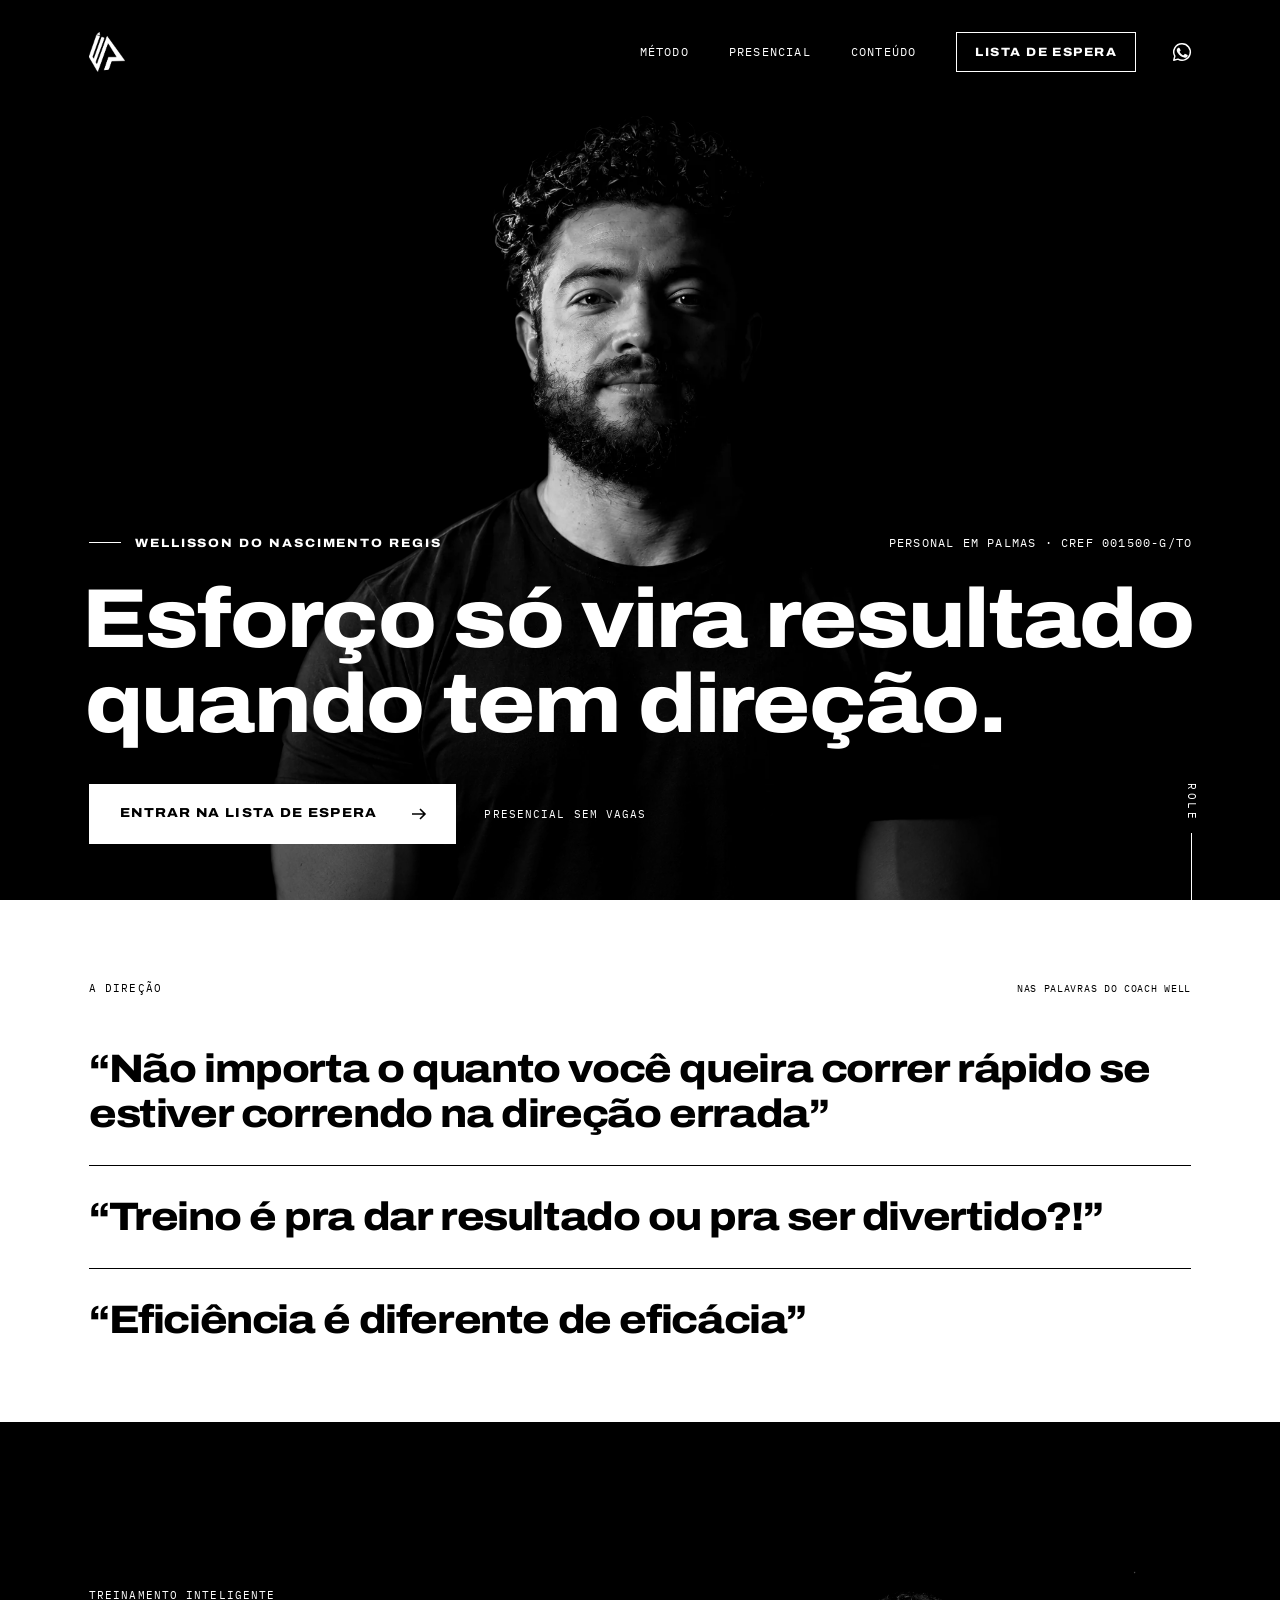
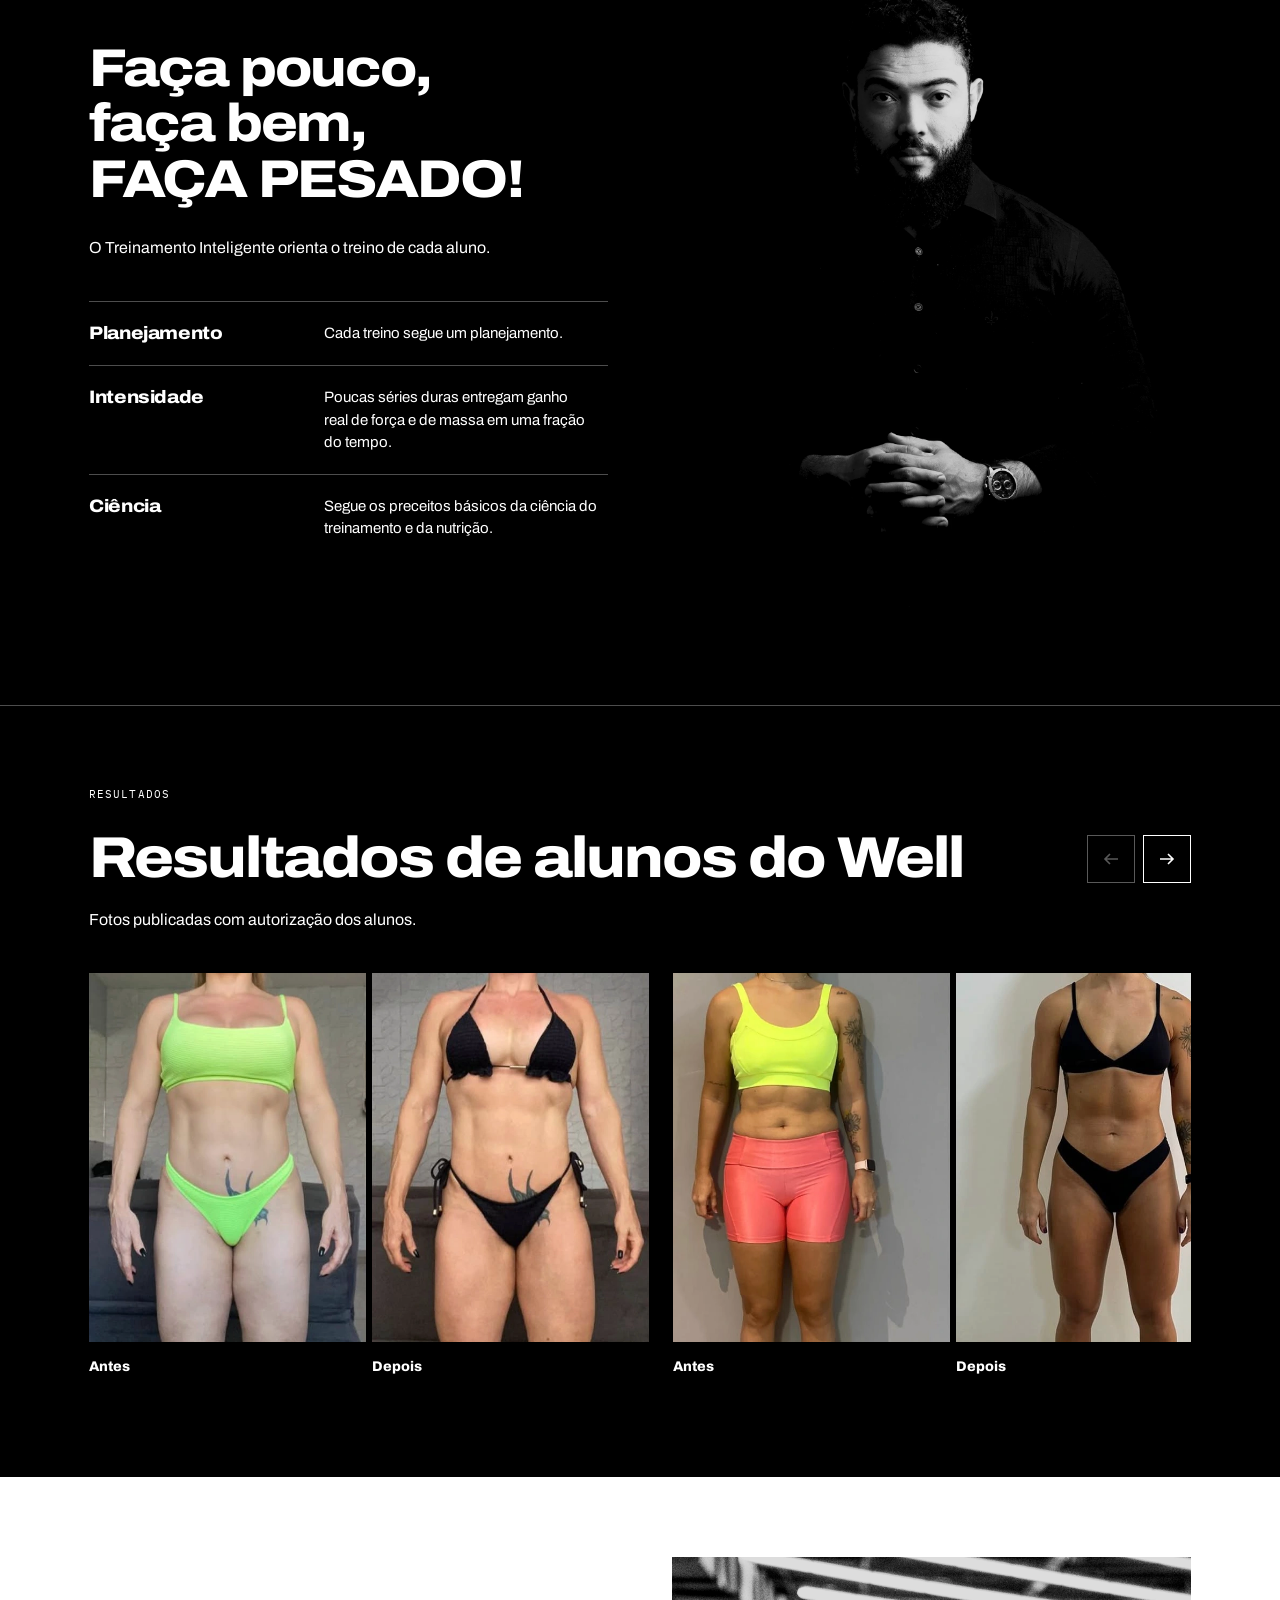
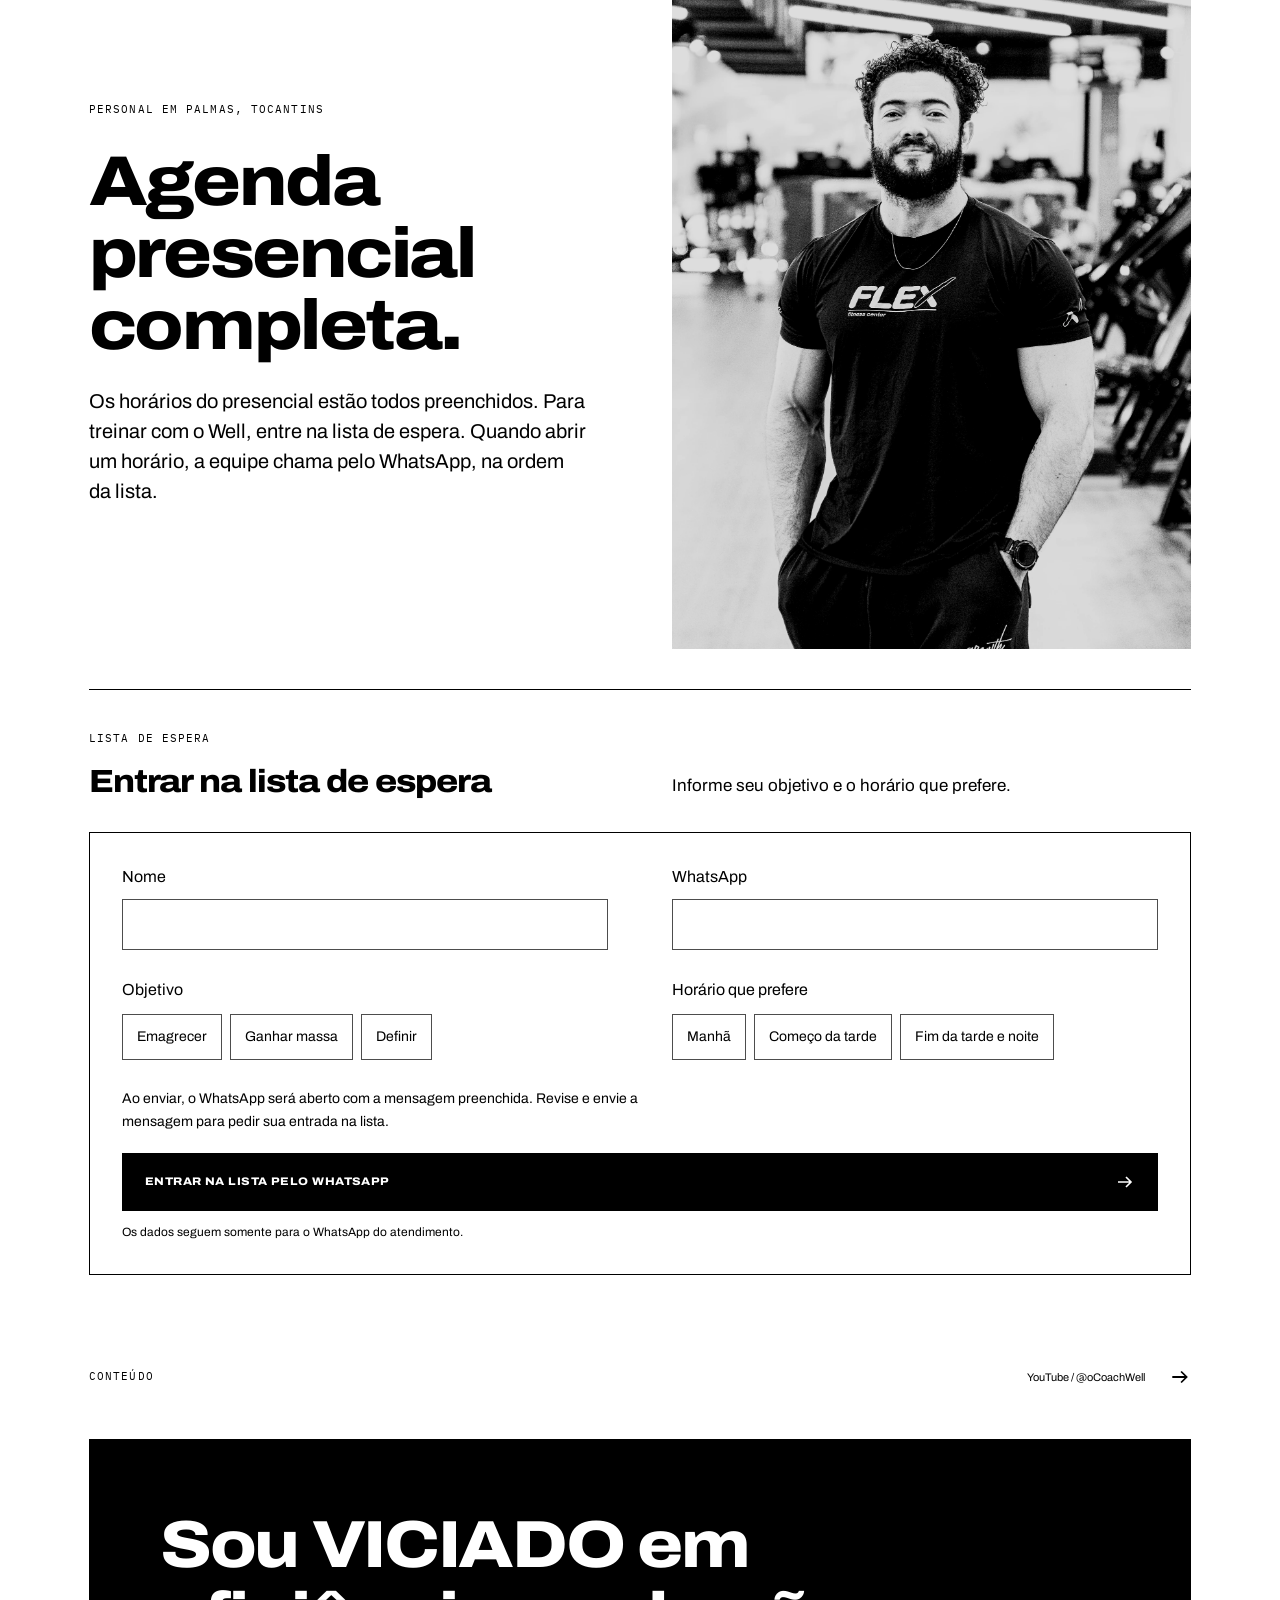
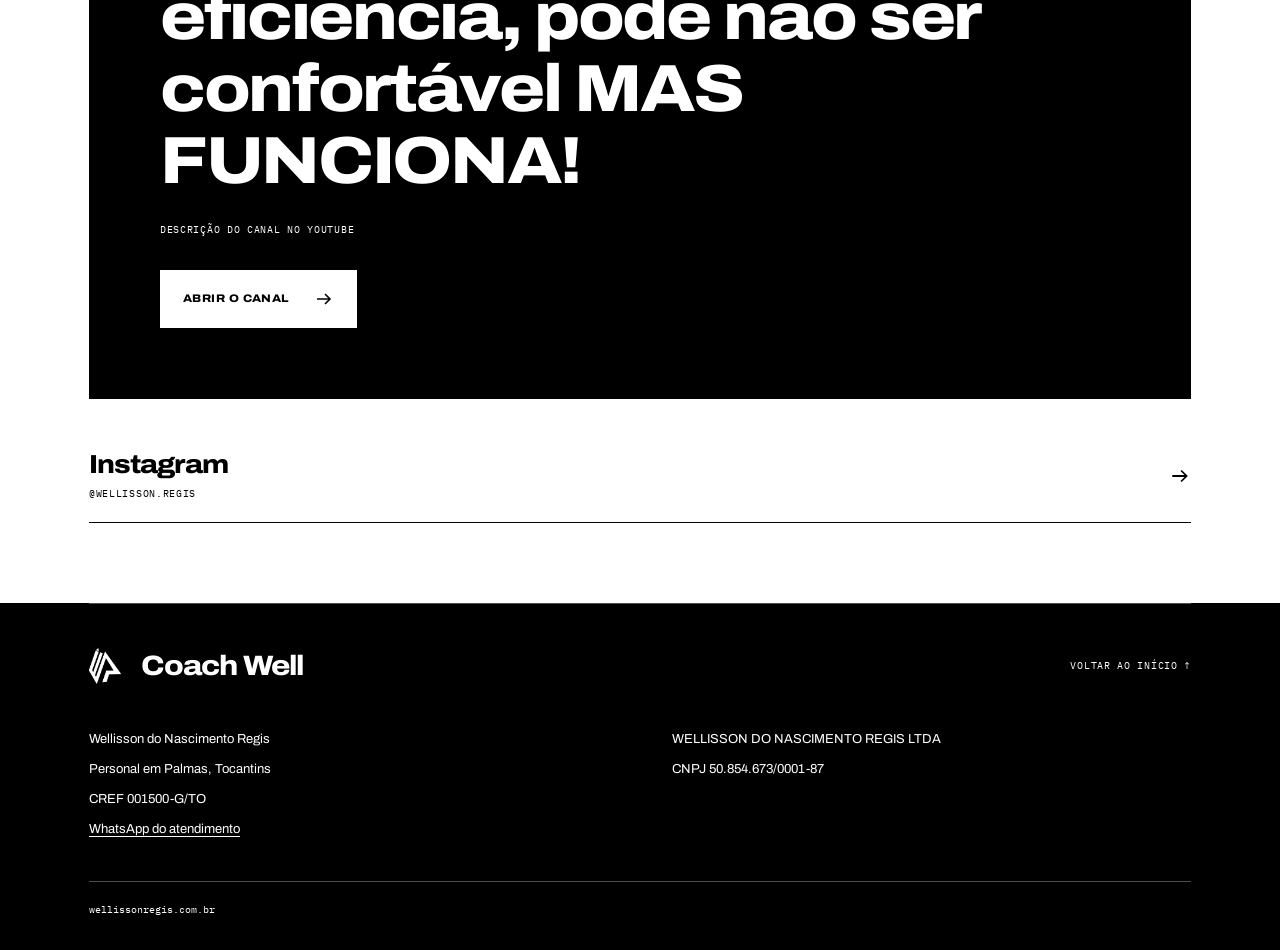
==== index.html @ de75cbb9 "Site do Wellisson Regis, versão presencial Co-Authored-By: Claude Opus 5.5 <noreply@anthropic.com>" ====
<!doctype html>
<html lang="pt-BR">
<head>
<meta charset="utf-8">
<meta name="viewport" content="width=device-width, initial-scale=1, viewport-fit=cover">
<title>Wellisson do Nascimento Regis · Personal em Palmas</title>
<meta name="description" content="Personal presencial em Palmas, Tocantins. Conheça o Treinamento Inteligente e entre na lista de espera para treinar com o Coach Well.">
<meta name="theme-color" content="#000000">
<link rel="canonical" href="https://wellissonregis.com.br/">
<meta property="og:type" content="website">
<meta property="og:locale" content="pt_BR">
<meta property="og:url" content="https://wellissonregis.com.br/">
<meta property="og:title" content="Wellisson do Nascimento Regis · Personal em Palmas">
<meta property="og:description" content="Personal presencial em Palmas, Tocantins. Conheça o Treinamento Inteligente e entre na lista de espera para treinar com o Coach Well.">
<meta property="og:image" content="https://wellissonregis.com.br/img/compartilhamento.jpg">
<meta property="og:image:width" content="1200">
<meta property="og:image:height" content="630">
<meta property="og:image:alt" content="Wellisson do Nascimento Regis. Esforço só vira resultado quando tem direção.">
<meta name="twitter:card" content="summary_large_image">
<link rel="icon" type="image/png" sizes="32x32" href="img/favicon-32.png">
<link rel="apple-touch-icon" sizes="180x180" href="img/icone-180.png">
<link rel="preconnect" href="https://fonts.googleapis.com">
<link rel="preconnect" href="https://fonts.gstatic.com" crossorigin>
<link rel="stylesheet" href="https://fonts.googleapis.com/css2?family=Archivo:wdth,wght@62..125,400..900&family=IBM+Plex+Mono:wght@400;500&display=swap">
<link rel="stylesheet" href="estilo.css">
<link rel="stylesheet" href="secoes.css">
<script>
  setTimeout(function () { if (!window.paginaPronta) document.documentElement.classList.remove('js'); }, 2500);
  if (location.search.indexOf('estatico') > -1) document.documentElement.classList.add('estatico');
  (function () {
    var h = document.documentElement, ok = function () { h.classList.add('fontes'); };
    if (document.fonts && document.fonts.load) document.fonts.load('800 100px Archivo').then(ok, ok);
    setTimeout(ok, 3000);
  })();</script>
<script type="application/ld+json">
{"@context":"https://schema.org","@type":"Person","name":"Wellisson do Nascimento Regis","alternateName":"Coach Well","jobTitle":"Personal trainer","url":"https://wellissonregis.com.br/",
 "address":{"@type":"PostalAddress","addressLocality":"Palmas","addressRegion":"TO","addressCountry":"BR"},
 "sameAs":["https://www.instagram.com/wellisson.regis/","https://www.youtube.com/@oCoachWell"],
 "worksFor":{"@type":"Organization","legalName":"WELLISSON DO NASCIMENTO REGIS LTDA","taxID":"50.854.673/0001-87"}}
</script>
<noscript><style>html:not(.fontes) h1 { opacity: 1; }</style></noscript>
</head>
<body>

<header class="topo">
  <a class="marca" href="#" aria-label="Wellisson Regis, início"><img src="img/monograma-branco.png" alt="" width="215" height="240"></a>
  <nav class="menu" aria-label="Seções">
    <a href="#metodo">Método</a>
    <a href="#presencial">Presencial</a>
    <a href="#conteudo">Conteúdo</a>
  </nav>
  <a class="aplicar-topo" href="#lista-de-espera">Lista de espera</a>
  <a class="zap" href="#whatsapp" aria-label="WhatsApp do atendimento">
    <svg viewBox="0 0 24 24" aria-hidden="true"><path d="M12 3a9 9 0 0 0-7.8 13.5L3 21l4.6-1.2A9 9 0 1 0 12 3Z" fill="none" stroke="currentColor" stroke-width="1.6" stroke-linejoin="round"/><path d="M9.2 7.8c-.2-.4-.4-.4-.6-.4h-.5c-.2 0-.5.1-.8.4-.3.3-1 1-1 2.4s1 2.8 1.2 3c.1.2 2 3.2 5 4.3 2.5 1 3 .8 3.5.7.5-.1 1.7-.7 2-1.4.2-.7.2-1.3.2-1.4-.1-.1-.3-.2-.6-.3l-2-1c-.3-.1-.5-.2-.7.2l-.9 1.1c-.2.2-.3.2-.6.1-.3-.1-1.2-.5-2.3-1.4-.9-.8-1.5-1.7-1.6-2-.2-.3 0-.5.1-.6l.5-.5c.1-.2.2-.3.3-.5.1-.2 0-.4 0-.5l-.9-2.2Z" fill="currentColor"/></svg>
  </a>
  <button class="abrir-menu" type="button" aria-label="Abrir o menu" aria-expanded="false"><span></span><span></span></button>
</header>

<main>
  <section class="abertura">
    <picture class="retrato-abertura"><source media="(max-width:599px) and (orientation:portrait)" srcset="[data-uri]"><img class="pessoa" src="img/well-recorte-pb.webp" srcset="img/well-recorte-pb.webp 1536w" sizes="100vw" width="1536" height="2048" alt="Wellisson do Nascimento Regis em retrato preto e branco, de frente, com luz dura de lado" fetchpriority="high"></picture>
    <div class="texto">
      <div class="legenda">
        <p class="nome"><span class="filete"></span>Wellisson do Nascimento Regis</p>
        <p class="registro"><span class="reg-cidade">Personal em Palmas</span><span class="reg-sep"> · </span><span class="reg-cref">CREF 001500-G/TO</span></p>
      </div>
      <h1><span class="l l1"><span>Esforço só</span> <span>vira resultado</span></span> <span class="l l2"><span>quando tem</span> <span>direção.</span></span></h1>
      <div class="acao">
        <a class="botao" href="#lista-de-espera">
          <span>Entrar na lista de espera</span>
          <svg viewBox="0 0 20 20" aria-hidden="true"><path d="M3 10h13M11 5l5 5-5 5" fill="none" stroke="currentColor" stroke-width="1.6"/></svg>
        </a>
        <p class="micro">Presencial sem vagas<span class="micro-celular"> · lista de espera aberta</span></p>
      </div>
    </div>
    <a class="rolar" href="#prova" aria-label="Rolar para a próxima seção"><span>Role</span><i></i></a>
  </section>


  <section class="secao manifesto clara" id="prova" aria-labelledby="t-direcao">
    <div class="manifesto-teto"><p class="rotulo" id="t-direcao">A direção</p><p class="sub">Nas palavras do Coach Well</p></div>
    <div class="manifesto-frases">
      <blockquote><p class="manifesto-frase">“Não importa o quanto você queira correr rápido se estiver correndo na direção errada”</p></blockquote>
      <blockquote><p class="manifesto-frase">“Treino é pra dar resultado ou pra ser divertido?!”</p></blockquote>
      <blockquote><p class="manifesto-frase">“Eficiência é diferente de eficácia”</p></blockquote>
    </div>
  </section>

  <section class="secao metodo" id="metodo" aria-labelledby="t-metodo">
    <div class="metodo-grade">
      <div class="metodo-texto">
        <p class="rotulo">Treinamento Inteligente</p>
        <h2 id="t-metodo">Faça pouco,<br>faça bem,<br>FAÇA PESADO!</h2>
        <p class="metodo-intro">O Treinamento Inteligente orienta o treino de cada aluno.</p>
        <dl class="principios">
          <div><dt>Planejamento</dt><dd>Cada treino segue um planejamento.</dd></div>
          <div><dt>Intensidade</dt><dd>Poucas séries duras entregam ganho real de força e de massa em uma fração do tempo.</dd></div>
          <div><dt>Ciência</dt><dd>Segue os preceitos básicos da ciência do treinamento e da nutrição.</dd></div>
        </dl>
      </div>
      <figure class="metodo-foto"><picture><source media="(max-width:400px)" srcset="img/well%20est%C3%BAdio%20luz%20dura%20800.webp 800w, img/well%20est%C3%BAdio%20luz%20dura%201600.webp 1600w, img/well%20est%C3%BAdio%20luz%20dura%202400.webp 2400w" sizes="(max-width:700px) calc(100vw - 48px), (min-width:1920px) 776px, 43vw"><img class="" src="img/well%20est%C3%BAdio%20luz%20dura%202400.webp" srcset="img/well%20est%C3%BAdio%20luz%20dura%201600.webp 1600w, img/well%20est%C3%BAdio%20luz%20dura%202400.webp 2400w" sizes="(max-width:700px) calc(100vw - 48px), (min-width:1920px) 776px, 43vw" width="2400" height="3204" alt="Wellisson de frente, em retrato preto e branco, com as mãos juntas" loading="lazy"></picture></figure>
    </div>
  </section>

  <section class="secao resultados" id="resultados" aria-labelledby="t-resultados">
    <div class="resultados-cabecalho">
      <div class="resultados-titulos"><p class="rotulo">Resultados</p><h2 id="t-resultados">Resultados de alunos do Well</h2><p>Fotos publicadas com autorização dos alunos.</p></div>
      <div class="resultados-controles" aria-label="Navegação dos resultados" hidden>
        <button type="button" id="resultado-anterior" aria-label="Ver resultado anterior" aria-controls="galeria-resultados" disabled><svg viewBox="0 0 20 20" aria-hidden="true"><path d="M3 10h13M11 5l5 5-5 5" fill="none" stroke="currentColor" stroke-width="1.6"/></svg></button>
        <button type="button" id="resultado-proximo" aria-label="Ver próximo resultado" aria-controls="galeria-resultados"><svg viewBox="0 0 20 20" aria-hidden="true"><path d="M3 10h13M11 5l5 5-5 5" fill="none" stroke="currentColor" stroke-width="1.6"/></svg></button>
      </div>
    </div>
    <div class="resultados-galeria" id="galeria-resultados" role="region" aria-label="Galeria de antes e depois dos alunos" tabindex="0">
      <div class="resultado" role="group" aria-label="Par de antes e depois">
        <figure class="resultado-foto"><picture><source media="(max-width:473px)" srcset="img/Resultado%2005%20antes%20colorido%20360.webp 360w, img/Resultado%2005%20antes%20colorido%20516.webp 516w" sizes="(max-width:359px) calc(43vw - 20.2px), (max-width:699px) calc(43vw - 23.64px), 277px"><img src="img/Resultado%2005%20antes%20colorido%20516.webp" srcset="img/Resultado%2005%20antes%20colorido%20516.webp 516w" sizes="(max-width:359px) calc(43vw - 20.2px), (max-width:699px) calc(43vw - 23.64px), 277px" width="516" height="688" alt="Antes, vista de frente do pescoço para baixo" loading="lazy"></picture><figcaption>Antes</figcaption></figure>
        <figure class="resultado-foto"><picture><source media="(max-width:473px)" srcset="img/Resultado%2005%20depois%20colorido%20360.webp 360w, img/Resultado%2005%20depois%20colorido%20516.webp 516w" sizes="(max-width:359px) calc(43vw - 20.2px), (max-width:699px) calc(43vw - 23.64px), 277px"><img src="img/Resultado%2005%20depois%20colorido%20516.webp" srcset="img/Resultado%2005%20depois%20colorido%20516.webp 516w" sizes="(max-width:359px) calc(43vw - 20.2px), (max-width:699px) calc(43vw - 23.64px), 277px" width="516" height="688" alt="Depois, vista de frente do pescoço para baixo" loading="lazy"></picture><figcaption>Depois</figcaption></figure>
      </div>
      <div class="resultado" role="group" aria-label="Par de antes e depois">
        <figure class="resultado-foto"><picture><source media="(max-width:473px)" srcset="img/Resultado%2008%20antes%20colorido%20360.webp 360w, img/Resultado%2008%20antes%20colorido%20516.webp 516w" sizes="(max-width:359px) calc(43vw - 20.2px), (max-width:699px) calc(43vw - 23.64px), 277px"><img src="img/Resultado%2008%20antes%20colorido%20516.webp" srcset="img/Resultado%2008%20antes%20colorido%20516.webp 516w" sizes="(max-width:359px) calc(43vw - 20.2px), (max-width:699px) calc(43vw - 23.64px), 277px" width="516" height="688" alt="Antes, vista de frente do pescoço para baixo" loading="lazy"></picture><figcaption>Antes</figcaption></figure>
        <figure class="resultado-foto"><picture><source media="(max-width:473px)" srcset="img/Resultado%2008%20depois%20colorido%20360.webp 360w, img/Resultado%2008%20depois%20colorido%20516.webp 516w" sizes="(max-width:359px) calc(43vw - 20.2px), (max-width:699px) calc(43vw - 23.64px), 277px"><img src="img/Resultado%2008%20depois%20colorido%20516.webp" srcset="img/Resultado%2008%20depois%20colorido%20516.webp 516w" sizes="(max-width:359px) calc(43vw - 20.2px), (max-width:699px) calc(43vw - 23.64px), 277px" width="516" height="688" alt="Depois, vista de frente do pescoço para baixo" loading="lazy"></picture><figcaption>Depois</figcaption></figure>
      </div>
      <div class="resultado" role="group" aria-label="Par de antes e depois">
        <figure class="resultado-foto"><picture><source media="(max-width:473px)" srcset="img/Resultado%2007%20antes%20colorido%20360.webp 360w, img/Resultado%2007%20antes%20colorido%20534.webp 534w" sizes="(max-width:359px) calc(43vw - 20.2px), (max-width:699px) calc(43vw - 23.64px), 277px"><img src="img/Resultado%2007%20antes%20colorido%20534.webp" srcset="img/Resultado%2007%20antes%20colorido%20534.webp 534w" sizes="(max-width:359px) calc(43vw - 20.2px), (max-width:699px) calc(43vw - 23.64px), 277px" width="534" height="712" alt="Antes, vista de frente do pescoço para baixo" loading="lazy"></picture><figcaption>Antes</figcaption></figure>
        <figure class="resultado-foto"><picture><source media="(max-width:473px)" srcset="img/Resultado%2007%20depois%20colorido%20360.webp 360w, img/Resultado%2007%20depois%20colorido%20534.webp 534w" sizes="(max-width:359px) calc(43vw - 20.2px), (max-width:699px) calc(43vw - 23.64px), 277px"><img src="img/Resultado%2007%20depois%20colorido%20534.webp" srcset="img/Resultado%2007%20depois%20colorido%20534.webp 534w" sizes="(max-width:359px) calc(43vw - 20.2px), (max-width:699px) calc(43vw - 23.64px), 277px" width="534" height="712" alt="Depois, vista de frente do pescoço para baixo" loading="lazy"></picture><figcaption>Depois</figcaption></figure>
      </div>
      <div class="resultado" role="group" aria-label="Par de antes e depois">
        <figure class="resultado-foto"><picture><source media="(max-width:359px)" srcset="img/Resultado%2001%20antes%20colorido%20240.webp 240w, img/Resultado%2001%20antes%20colorido%20309.webp 309w" sizes="(max-width:359px) calc(43vw - 20.2px), (max-width:699px) calc(43vw - 23.64px), 277px"><img src="img/Resultado%2001%20antes%20colorido%20309.webp" srcset="img/Resultado%2001%20antes%20colorido%20309.webp 309w" sizes="(max-width:359px) calc(43vw - 20.2px), (max-width:699px) calc(43vw - 23.64px), 277px" width="309" height="412" alt="Antes, vista de frente do pescoço para baixo" loading="lazy"></picture><figcaption>Antes</figcaption></figure>
        <figure class="resultado-foto"><picture><source media="(max-width:359px)" srcset="img/Resultado%2001%20depois%20colorido%20240.webp 240w, img/Resultado%2001%20depois%20colorido%20309.webp 309w" sizes="(max-width:359px) calc(43vw - 20.2px), (max-width:699px) calc(43vw - 23.64px), 277px"><img src="img/Resultado%2001%20depois%20colorido%20309.webp" srcset="img/Resultado%2001%20depois%20colorido%20309.webp 309w" sizes="(max-width:359px) calc(43vw - 20.2px), (max-width:699px) calc(43vw - 23.64px), 277px" width="309" height="412" alt="Depois, vista de frente do pescoço para baixo" loading="lazy"></picture><figcaption>Depois</figcaption></figure>
      </div>
      <div class="resultado" role="group" aria-label="Par de antes e depois">
        <figure class="resultado-foto"><picture><source media="(max-width:359px)" srcset="img/Resultado%2000%20antes%20colorido%20240.webp 240w, img/Resultado%2000%20antes%20colorido%20333.webp 333w" sizes="(max-width:359px) calc(43vw - 20.2px), (max-width:699px) calc(43vw - 23.64px), 277px"><img src="img/Resultado%2000%20antes%20colorido%20333.webp" srcset="img/Resultado%2000%20antes%20colorido%20333.webp 333w" sizes="(max-width:359px) calc(43vw - 20.2px), (max-width:699px) calc(43vw - 23.64px), 277px" width="333" height="444" alt="Antes, vista de frente do pescoço para baixo" loading="lazy"></picture><figcaption>Antes</figcaption></figure>
        <figure class="resultado-foto"><picture><source media="(max-width:359px)" srcset="img/Resultado%2000%20depois%20colorido%20240.webp 240w, img/Resultado%2000%20depois%20colorido%20333.webp 333w" sizes="(max-width:359px) calc(43vw - 20.2px), (max-width:699px) calc(43vw - 23.64px), 277px"><img src="img/Resultado%2000%20depois%20colorido%20333.webp" srcset="img/Resultado%2000%20depois%20colorido%20333.webp 333w" sizes="(max-width:359px) calc(43vw - 20.2px), (max-width:699px) calc(43vw - 23.64px), 277px" width="333" height="444" alt="Depois, vista de frente do pescoço para baixo" loading="lazy"></picture><figcaption>Depois</figcaption></figure>
      </div>
    </div>
  </section>

  <section class="secao presencial clara" id="presencial" aria-labelledby="t-presencial">
    <div class="presencial-abertura">
      <div class="presencial-texto">
        <div><p class="rotulo">Personal em Palmas, Tocantins</p><h2 id="t-presencial">Agenda presencial completa.</h2></div>
        <div class="presencial-contexto">
          <p>Os horários do presencial estão todos preenchidos. Para treinar com o Well, entre na lista de espera. Quando abrir um horário, a equipe chama pelo WhatsApp, na ordem da lista.</p>
          <p id="academia" hidden></p>
        </div>
      </div>
      <figure id="foto-presencial"><picture><source media="(max-width:400px)" srcset="img/Well%20na%20Flex%20Setembro%20de%202026%20800.webp 800w, img/Well%20na%20Flex%20Setembro%20de%202026%201600.webp 1600w, img/Well%20na%20Flex%20Setembro%20de%202026%202400.webp 2400w" sizes="(max-width:359px) calc(100vw - 40px), (max-width:648px) calc(100vw - 48px), (max-width:1100px) 600px, (max-width:1760px) 40.55vw, (max-width:1919px) calc(43.05vw - 44px), 776px"><img src="img/Well%20na%20Flex%20Setembro%20de%202026%202400.webp" srcset="img/Well%20na%20Flex%20Setembro%20de%202026%201600.webp 1600w, img/Well%20na%20Flex%20Setembro%20de%202026%202400.webp 2400w" sizes="(max-width:359px) calc(100vw - 40px), (max-width:648px) calc(100vw - 48px), (max-width:1100px) 600px, (max-width:1760px) 40.55vw, (max-width:1919px) calc(43.05vw - 44px), 776px" width="2400" height="3200" alt="Wellisson de pé na Flex, em retrato preto e branco, com o visual atual" loading="lazy"></picture></figure>
    </div>
    <div class="espera" id="lista-de-espera" aria-labelledby="t-espera" tabindex="-1">
      <div class="espera-intro"><p class="rotulo">Lista de espera</p><h3 id="t-espera">Entrar na lista de espera</h3><p>Informe seu objetivo e o horário que prefere.</p></div>
      <form id="form-lista" class="espera-form" method="dialog" onsubmit="return false" aria-labelledby="t-espera">
        <div class="espera-dupla">
          <label class="espera-campo" for="lista-nome">Nome<input id="lista-nome" name="nome" type="text" autocomplete="name" maxlength="100" required></label>
          <label class="espera-campo" for="lista-whatsapp">WhatsApp<input id="lista-whatsapp" name="whatsapp" type="tel" inputmode="tel" autocomplete="tel" maxlength="30" required></label>
        </div>
        <fieldset class="espera-grupo"><legend>Objetivo</legend><div class="espera-opcoes">
          <label><input type="radio" name="objetivo" value="Emagrecer" required><span>Emagrecer</span></label>
          <label><input type="radio" name="objetivo" value="Ganhar massa" required><span>Ganhar massa</span></label>
          <label><input type="radio" name="objetivo" value="Definir" required><span>Definir</span></label>
        </div></fieldset>
        <fieldset class="espera-grupo"><legend>Horário que prefere</legend><div class="espera-opcoes">
          <label><input type="radio" name="horario" value="Manhã" required><span>Manhã</span></label>
          <label><input type="radio" name="horario" value="Começo da tarde" required><span>Começo da tarde</span></label>
          <label><input type="radio" name="horario" value="Fim da tarde e noite" required><span>Fim da tarde e noite</span></label>
        </div></fieldset>
        <p class="espera-status" id="lista-status" role="status">O envio está desativado até o WhatsApp do atendimento ser disponibilizado.</p>
        <button class="botao espera-enviar" type="submit" disabled aria-describedby="lista-status lista-dados"><span>Entrar na lista pelo WhatsApp</span><svg viewBox="0 0 20 20" aria-hidden="true"><path d="M3 10h13M11 5l5 5-5 5" fill="none" stroke="currentColor" stroke-width="1.6"/></svg></button>
        <p class="espera-dados" id="lista-dados">Os dados seguem somente para o WhatsApp do atendimento.</p>
        <noscript><p class="espera-dados">Ative o JavaScript para preparar a mensagem quando o atendimento estiver disponível.</p></noscript>
      </form>
    </div>
  </section>

  <section class="secao conteudo clara" id="conteudo" aria-labelledby="t-conteudo">
    <div class="conteudo-cabecalho"><p class="rotulo">Conteúdo</p><a class="link-texto" href="https://www.youtube.com/@oCoachWell">YouTube / @oCoachWell <svg viewBox="0 0 20 20" aria-hidden="true"><path d="M3 10h13M11 5l5 5-5 5" fill="none" stroke="currentColor" stroke-width="1.6"/></svg></a></div>
    <div class="conteudo-cartao">
      <div class="conteudo-voz"><h2 id="t-conteudo">Sou VICIADO em eficiência, pode não ser confortável MAS FUNCIONA!</h2><p class="sub">Descrição do canal no YouTube</p><a class="botao" href="https://www.youtube.com/@oCoachWell"><span>Abrir o canal</span><svg viewBox="0 0 20 20" aria-hidden="true"><path d="M3 10h13M11 5l5 5-5 5" fill="none" stroke="currentColor" stroke-width="1.6"/></svg></a></div>
    </div>
    <div id="video-recente" hidden></div>
    <nav class="redes" aria-label="Redes do Coach Well"><a href="https://www.instagram.com/wellisson.regis/"><span>Instagram</span><span class="sub">@wellisson.regis</span><svg viewBox="0 0 20 20" aria-hidden="true"><path d="M3 10h13M11 5l5 5-5 5" fill="none" stroke="currentColor" stroke-width="1.6"/></svg></a></nav>
  </section>

</main>
<footer class="rodape">
  <div class="rodape-identidade"><img src="img/monograma-branco.png" alt="" width="215" height="240" loading="lazy"><p>Coach Well</p><a class="voltar-topo sub" href="#">Voltar ao início ↑</a></div>
  <div class="rodape-dados"><div><p>Wellisson do Nascimento Regis</p><p>Personal em Palmas, Tocantins</p><p id="cref-profissional">CREF 001500-G/TO</p></div><div><p>WELLISSON DO NASCIMENTO REGIS LTDA</p><p>CNPJ 50.854.673/0001-87</p><p id="endereco-empresa" hidden></p><a id="email-profissional" hidden></a></div></div>
  <div id="whatsapp" hidden><a id="whatsapp-atendimento" hidden></a></div>
  <nav id="links-politicas" aria-label="Políticas" hidden><a id="link-privacidade" href="#politica-privacidade" hidden>Política de privacidade</a></nav>
  <section id="politica-privacidade" hidden></section>
  <p class="rodape-pe">wellissonregis.com.br</p>
</footer>
<script src="pagina.js" defer></script>
</body>
</html>
---- estilo.css ----
:root {
  --preto: #000000;
  --cinza: #4D4D4D;
  --branco: #FFFFFF;
  --curva: cubic-bezier(.2, .7, 0, 1);
  --lh: 1.02;   

  
  --b: clamp(32px, 6.2vh, 64px);          
  --bt: 60px;                              
  --t0: clamp(104px, 12.4vh, 160px);       

  
  --mmin: clamp(20px, 6.95vw, 140px);
  --i: 13.18;
  --fA: calc((100vw - 2 * var(--mmin)) / var(--i));
  --fB: calc((.4334 * (100vh - var(--t0)) - var(--b) - var(--bt) - 20px) / 2.372);   
  
  --fC: calc((100vw - 3.5 * var(--mmin)) / var(--i));
  --f: min(var(--fA), max(var(--fB), var(--fC)), calc(1980px / var(--i)));
  --m: calc((100vw - var(--i) * var(--f)) / 2);
  --ga: calc(.42 * var(--f));              
  --gl: calc(.5 * var(--f));               
  --cap1: calc(100vh - var(--b) - var(--bt) - var(--ga) - 1.905 * var(--f));   
  --tinta: calc(var(--cap1) - .047 * var(--f));                                  

  
  --R: calc(100vh - var(--t0));                                   
  --C: calc((var(--tinta) - 18px - var(--t0)) / .366);           
  
  --hp: min(2300px, var(--C), max(calc(var(--R) / .926),
          min(calc(var(--R) / .756), calc((var(--C) - var(--R) / .796) * 10000)),
          min(calc(var(--R) / .606), calc((var(--C) - var(--R) / .646) * 10000))));
  --t: var(--t0);
  
  --g0: .41;
  --a1: 1;
  --a2: .42;
}

* { box-sizing: border-box; margin: 0; padding: 0; }
html { background: var(--preto); color: var(--branco); -webkit-font-smoothing: antialiased; text-rendering: optimizeLegibility; }
body { font-family: 'Archivo', system-ui, sans-serif; font-weight: 400; line-height: 1.5; }
a { color: inherit; text-decoration: none; }
img, svg { display: block; }
button { font: inherit; color: inherit; background: none; border: 0; cursor: pointer; }
:focus-visible { outline: 1px solid var(--branco); outline-offset: 4px; }

.topo {
  position: absolute; inset: 0 0 auto 0; z-index: 5;
  display: flex; align-items: center; gap: 40px;
  height: 104px; padding: 0 var(--m);
}
.marca img { height: 40px; width: auto; }
.menu { margin-left: auto; display: flex; gap: 40px; }
.menu a, .registro, .micro, .rolar span {
  font-family: 'IBM Plex Mono', ui-monospace, monospace; font-weight: 400;
  font-size: 12px; letter-spacing: .1em; text-transform: uppercase;
}
.menu a { position: relative; padding: 10px 0; }
.menu a::after {
  content: ''; position: absolute; left: 0; right: 0; bottom: 4px; height: 1px;
  background: var(--branco); transform: scaleX(0); transform-origin: left; transition: transform .4s var(--curva);
}
.menu a:hover::after { transform: scaleX(1); }
.aplicar-topo {
  display: inline-flex; align-items: center; height: 40px; padding: 0 18px;
  border: 1px solid var(--branco);
  font-weight: 800; font-stretch: 112%; font-size: 12px; letter-spacing: .12em; text-transform: uppercase;
  transition: background .3s var(--curva), color .3s var(--curva);
}
.aplicar-topo:hover { background: var(--branco); color: var(--preto); }
.zap { display: grid; place-items: center; width: 44px; height: 44px; margin: 0 -13px 0 -16px; }   
.zap svg { width: 22px; height: 22px; }
.abrir-menu { display: none; }

.abertura { position: relative; overflow: hidden; background: var(--preto); height: 100vh; min-height: 520px; }
.pessoa {
  position: absolute; z-index: 1; left: 50%; translate: -49.2% 0;
  top: calc(var(--t) - .074 * var(--hp));
  height: var(--hp); width: auto; max-width: none;
  
  -webkit-mask-image: linear-gradient(to bottom, #000 calc(var(--hp) * var(--g0)), rgba(0,0,0,var(--a1)) calc(var(--hp) * .52), rgba(0,0,0,var(--a2)) calc(var(--hp) * .63), rgba(0,0,0,var(--a2)) calc(var(--hp) * .93), transparent var(--hp));
  mask-image: linear-gradient(to bottom, #000 calc(var(--hp) * var(--g0)), rgba(0,0,0,var(--a1)) calc(var(--hp) * .52), rgba(0,0,0,var(--a2)) calc(var(--hp) * .63), rgba(0,0,0,var(--a2)) calc(var(--hp) * .93), transparent var(--hp));
}
.texto { position: absolute; z-index: 3; left: var(--m); right: var(--m); bottom: var(--b); }

.legenda {
  display: flex; justify-content: space-between; align-items: baseline;
  margin-bottom: calc(var(--gl) - 2px - .158 * var(--f));
}
.nome {
  line-height: 13px; white-space: nowrap;
  font-weight: 800; font-stretch: 112%; font-size: 12px; letter-spacing: .16em; text-transform: uppercase;
}

.filete { display: inline-block; width: 32px; height: 1px; margin-right: 14px; vertical-align: .3em; background: var(--branco); }
.registro { line-height: 13px; white-space: nowrap; margin-right: -.1em; }  

h1 {
  font-weight: 800; font-stretch: 112%;
  font-size: var(--f); line-height: var(--lh); letter-spacing: -.02em;
  margin-bottom: calc(var(--ga) + .023 * var(--f));
}
.l { display: block; white-space: nowrap; }
.l1 { margin-left: -.086em; }   
.l2 { margin-left: -.052em; }   

.acao { display: flex; align-items: center; gap: 28px; }
.botao {
  display: inline-flex; align-items: center; gap: 32px;
  height: var(--bt); padding: 0 26px 0 30px;
  background: var(--branco); color: var(--preto); border: 1px solid var(--branco);
  font-weight: 800; font-stretch: 112%; font-size: 13px; letter-spacing: .1em; text-transform: uppercase; white-space: nowrap;
  transition: background .3s var(--curva), color .3s var(--curva);
}
.botao svg { width: 20px; height: 20px; transition: transform .4s var(--curva); }
.botao:hover { background: var(--preto); color: var(--branco); }
.botao:hover svg { transform: translateX(4px); }
.micro { font-size: 11px; white-space: nowrap; }

.rolar {
  position: absolute; z-index: 3; right: calc(var(--m) - 4.5px); bottom: 0; width: 9px;
  display: flex; flex-direction: column; align-items: center; gap: 12px;
}
.rolar span { font-size: 11px; letter-spacing: .24em; writing-mode: vertical-rl; line-height: 9px; }
.rolar i { display: block; width: 1px; height: calc(var(--b) + 11px); background: var(--branco); transform-origin: top; }

@media (min-aspect-ratio: 1/1) and (max-height: 800px) {
  :root { --bt: 54px; }
  .topo { height: 88px; }
  .marca img { height: 36px; }
}

@media (min-aspect-ratio: 1/1) and (max-width: 1099px) {
  .nome { font-size: 11px; letter-spacing: .12em; }
  .filete { width: 24px; margin-right: 12px; }
}

@media (max-aspect-ratio: 1/1) {
  :root {
    --i: 7.30;
    --mmin: 18px;
    --f: min(48px, calc((100vw - 2 * var(--mmin)) / var(--i)));
    --m: calc((100vw - var(--i) * var(--f)) / 2);
    --b: calc(16px + env(safe-area-inset-bottom));
    --bt: 56px;
    --ga: calc(.5 * var(--f));
    --gl: calc(.5 * var(--f));
    --mic: 26px;                                   
    --leg: 27px;                                   
    --cap1: calc(100svh - var(--b) - var(--mic) - var(--bt) - var(--ga) - 3.945 * var(--f));
    --rot: calc(var(--cap1) - var(--gl) - var(--leg));   
    --t0: 84px;
    
    --hpG: calc((var(--rot) - 18px - var(--t0)) / .366);
    --hp: min(calc(100vw * 2.667), calc((100svh - var(--t0)) / .766), var(--hpG),
              max(calc((100svh - var(--t0)) / .926), calc((var(--hpG) - (100svh - var(--t0)) / .796) * 10000)));
    --t: var(--t0);
    --g0: .395;   
    --a1: .55;
    --a2: .32;
  }
  .abertura { height: 100svh; min-height: 0; }
  .topo { height: 68px; gap: 0; padding: 0 calc(var(--m) - 11px) 0 var(--m); }   
  .marca img { height: 30px; }
  .menu, .aplicar-topo { display: none; }
  .zap { margin: 0 0 0 auto; }
  .abrir-menu { display: grid; place-items: center; align-content: center; gap: 7px; width: 44px; height: 44px; }
  .abrir-menu span { width: 22px; height: 1.5px; background: var(--branco); }

  .legenda { display: block; margin-bottom: calc(var(--gl) - 2px - .158 * var(--f)); }
  .nome { font-size: 11px; letter-spacing: .14em; line-height: 11px; }
  .filete { width: 20px; margin-right: 12px; }
  .registro { font-size: 11px; line-height: 11px; margin: 5px 0 0 32px; }
  .l { display: contents; }
  .l > span { display: block; white-space: nowrap; }
  .l1 > span:first-child { margin-left: -.086em; }
  .l1 > span:last-child { margin-left: -.017em; }
  .l2 > span { margin-left: -.052em; }
  h1 { margin-bottom: calc(var(--ga) + .023 * var(--f)); }
  .acao { display: block; }
  .botao { display: flex; justify-content: space-between; width: 100%; padding: 0 18px 0 20px; font-size: 12px; letter-spacing: .07em; }
  .micro { margin-top: 10px; line-height: 16px; }
  .rolar { display: none; }
}

@media (max-aspect-ratio: 1/1) and (max-width: 359px) {
  .nome { font-size: 10px; letter-spacing: .1em; }
  .filete { width: 14px; margin-right: 10px; }
  .registro { margin-left: 24px; font-size: 10px; }
  .botao { font-size: 11px; letter-spacing: .04em; gap: 12px; padding: 0 14px 0 16px; }
}

@media (max-aspect-ratio: 1/1) and (min-width: 600px) {
  :root {
    --mmin: clamp(20px, 6.95vw, 140px);
    --f: min(calc((100vw - 2 * var(--mmin)) / var(--i)), 8.5vh);
    --b: calc(48px + env(safe-area-inset-bottom));
    --bt: 60px;
    --leg: 10px;
    --t0: 108px;
  }
  .topo { height: 88px; padding: 0 calc(var(--m) - 12px) 0 var(--m); }
  .marca img { height: 36px; }
  .legenda { display: flex; }
  .nome { font-size: 13px; letter-spacing: .2em; line-height: 13px; }
  .filete { width: 32px; margin-right: 14px; }
  .registro { font-size: 12px; line-height: 13px; margin: 0 -.1em 0 0; }
  .botao { display: inline-flex; width: auto; padding: 0 26px 0 30px; font-size: 13px; letter-spacing: .1em; }
  .micro { margin-top: 12px; }
  :root { --mic: 28px; }   
}

html:not(.fontes) h1 { opacity: 0; }
@media (prefers-reduced-motion: no-preference) {
  .pessoa { animation: luz 2s var(--curva) both; }
  .fontes .l1 { animation: linha-sobe 1.1s var(--curva) .35s both; }
  .fontes .l2 { animation: linha-sobe 1.1s var(--curva) .45s both; }
  .legenda { animation: sobe 1s var(--curva) .25s both; }
  .acao { animation: sobe 1s var(--curva) .6s both; }
  .rolar i { animation: rolagem 2.4s var(--curva) 1.6s infinite backwards; }   
}
@media (prefers-reduced-motion: no-preference) and (max-aspect-ratio: 1/1) {
  .fontes .l1, .fontes .l2 { animation: none; }
  .fontes .l > span { animation: linha-sobe 1.1s var(--curva) .35s both; }
  .fontes .l1 > span:last-child { animation-delay: .42s; }
  .fontes .l2 > span:first-child { animation-delay: .49s; }
  .fontes .l2 > span:last-child { animation-delay: .56s; }
}
@keyframes luz { from { opacity: 0; filter: brightness(.2); } 40% { opacity: 1; } to { opacity: 1; filter: none; } }
@keyframes sobe { from { opacity: 0; transform: translateY(14px); } to { opacity: 1; transform: none; } }
@keyframes linha-sobe { from { opacity: 0; clip-path: inset(0 0 100% 0); transform: translateY(.3em); } to { opacity: 1; clip-path: inset(-20% -5% -30% -5%); transform: none; } }
@keyframes rolagem { 0% { transform: scaleY(0); } 45% { transform: scaleY(1); transform-origin: top; } 55% { transform: scaleY(1); transform-origin: bottom; } 100% { transform: scaleY(0); transform-origin: bottom; } }
html.estatico * { animation: none !important; transition: none !important; }
---- secoes.css ----
.secao,.rodape { --margem:clamp(24px,6.95vw,140px); --espaco:clamp(64px,7.4vw,128px); --gap:clamp(32px,5vw,88px); --texto:clamp(16px,1.25vw,20px); }
.secao { position:relative; padding:var(--espaco) var(--margem); }
.clara { background:#FFFFFF; color:#000000; }
.secao h2,.secao h3,.manifesto-frase,.principios dt,.redes a>span:first-child,.rodape-identidade>p { font-family:'Archivo',sans-serif; font-weight:800; font-stretch:112%; letter-spacing:-.035em; line-height:1.06; }
.secao h2 { font-size:clamp(36px,4.5vw,76px); text-wrap:balance; }
.secao :where(p,dd,li) { font-size:var(--texto); line-height:1.55; text-wrap:pretty; }
.rotulo,.sub,.rodape-pe { font-family:'IBM Plex Mono',monospace; font-weight:400; }
.secao .rotulo,.rotulo { font-size:11px; line-height:1.6; letter-spacing:.1em; text-transform:uppercase; }
.secao .sub,.sub { font-size:10px; line-height:1.6; letter-spacing:.07em; text-transform:uppercase; }
.secao figure { min-width:0; }
.secao picture,.secao picture img { display:block; width:100%; }
.secao picture img { height:auto; }
.secao :focus-visible,.rodape :focus-visible { outline:2px solid currentColor; outline-offset:5px; }
.secao .botao { display:inline-flex; align-items:center; justify-content:space-between; gap:24px; min-height:56px; height:auto; width:fit-content; max-width:100%; padding:18px 22px; font-size:11px; line-height:1.4; white-space:normal; letter-spacing:.04em; }
.secao .botao svg { flex:none; }
.clara .botao { background:#000000; color:#FFFFFF; border-color:#000000; }
.clara .botao:hover { color:#000000; background:#FFFFFF; }
.clara .botao:focus-visible { outline-color:#000000; }
.secao [hidden],.rodape [hidden],[hidden] { display:none !important; }

.topo .zap[href="#whatsapp"] { visibility:hidden; pointer-events:none; }

.abertura .acao { min-height:calc(var(--bt) + var(--mic, 0px)); }
.abertura .micro-celular { display:none; }

@media (max-width:599px) and (orientation:portrait) {
 :root { --m:clamp(18px,calc((100vw - 324px)/2),24px); --f:min(48px,calc((100vw - 2 * var(--m))/7.30)); }
 .abertura { height:auto; min-height:0; padding:96px var(--m) 32px; }
 .abertura .retrato-abertura,.abertura .pessoa { display:none; }
 .abertura .texto { position:relative; left:auto; right:auto; bottom:auto; }
 .abertura .legenda { margin-bottom:20px; }
 .abertura .nome { white-space:normal; }
 .abertura h1 { margin-bottom:24px; }
 .abertura .acao { min-height:0; }
 .abertura .micro { margin-top:12px; font-size:10px; line-height:1.6; letter-spacing:.02em; white-space:normal; }
 .abertura .micro-celular { display:inline; }
}
@media (max-width:359px) and (orientation:portrait) {
 :root { --m:20px; --f:calc((100vw - 40px)/7.30); }
}

.manifesto { padding-top:80px; padding-bottom:80px; }
.manifesto-teto { display:flex; justify-content:space-between; gap:24px; align-items:center; }
.manifesto-frases { margin-top:48px; }
.manifesto-frases blockquote { padding:28px 0; border-top:1px solid #000000; }
.manifesto-frases blockquote:first-child { padding-top:0; border-top:0; }
.manifesto-frases blockquote:last-child { padding-bottom:0; }
.secao .manifesto-frase { font-size:clamp(28px,3.1vw,52px); line-height:1.15; letter-spacing:-.035em; text-wrap:pretty; max-width:1120px; }

.metodo-grade { display:grid; grid-template-columns:minmax(0,1fr) minmax(0,1fr); gap:var(--gap); align-items:center; }
.metodo-texto { min-width:0; }
.metodo h2 { margin:36px 0 28px; font-size:clamp(34px,4.15vw,72px); line-height:1.05; }
.metodo-intro { max-width:26em; }
.metodo-foto { align-self:center; background:#000000; }
.metodo-foto img { object-fit:contain; }
.principios { margin-top:40px; }
.principios>div { padding:20px 0; border-top:1px solid #4D4D4D; display:grid; grid-template-columns:1fr 1.35fr; gap:24px; }
.principios>div:last-child { padding-bottom:0; }
.principios dt { font-size:18px; line-height:1.3; letter-spacing:-.02em; }
.principios dd { font-size:15px; line-height:1.5; }

.resultados { padding-top:80px; padding-bottom:80px; border-top:1px solid #4D4D4D; }
.resultados-cabecalho { display:flex; justify-content:space-between; align-items:center; gap:32px; margin-bottom:40px; }
.resultados-titulos { min-width:0; }
.resultados h2 { margin:24px 0 20px; max-width:16em; }
.resultados-controles { display:flex; flex:none; gap:8px; }
.resultados-controles button { display:grid; place-items:center; width:48px; height:48px; border:1px solid #FFFFFF; }
.resultados-controles button svg { width:20px; height:20px; }
#resultado-anterior svg { rotate:180deg; }
.resultados-controles button:hover:not(:disabled) { background:#FFFFFF; color:#000000; }
.resultados-controles button:disabled { opacity:.35; cursor:default; }
.resultados-galeria { position:relative; display:grid; grid-auto-flow:column; grid-auto-columns:560px; gap:24px; min-width:0; max-width:100%; overflow-x:auto; overscroll-behavior-x:contain; scroll-snap-type:x mandatory; padding-bottom:20px; scrollbar-color:#FFFFFF #000000; scrollbar-width:thin; }
.resultado { min-width:0; display:grid; grid-template-columns:repeat(2,minmax(0,1fr)); gap:6px; scroll-snap-align:start; }
.resultado-foto { margin:0; }
.resultado-foto picture { aspect-ratio:3/4; overflow:hidden; }
.resultado-foto picture img { width:100%; height:auto; aspect-ratio:3/4; }
.resultado-foto figcaption { padding-top:14px; font-size:14px; font-weight:800; line-height:1.5; }
@media (max-width:700px) {
 .resultados { padding-top:56px; padding-bottom:56px; }
 .resultados-cabecalho { display:block; margin-bottom:32px; }
 .resultados h2 { font-size:clamp(34px,9vw,52px); }
 .resultados-controles { justify-content:flex-end; margin-top:24px; }
 .resultados-galeria { grid-auto-columns:min(560px,86%); gap:16px; }
}

.presencial { padding-top:80px; padding-bottom:40px; }
.presencial-abertura { display:grid; grid-template-columns:minmax(0,1fr) minmax(0,1fr); gap:var(--gap); align-items:center; }
.presencial-texto { min-width:0; }
.presencial h2 { margin-top:28px; font-size:clamp(44px,5.5vw,92px); line-height:1.02; max-width:18em; }
.presencial-contexto { margin-top:24px; }
.presencial-contexto p { font-size:20px; line-height:1.5; max-width:46em; }
#foto-presencial { margin:0; }
.espera { display:grid; grid-template-columns:minmax(0,1fr); gap:32px; margin-top:40px; padding-top:40px; border-top:1px solid #000000; scroll-margin-top:32px; }
.espera-intro { min-width:0; display:grid; grid-template-columns:minmax(0,1fr) minmax(0,1fr); gap:16px var(--gap); }
.espera-intro>.rotulo { grid-column:1/-1; }
.espera h3 { font-size:clamp(28px,2.5vw,42px); margin:0; line-height:1.12; max-width:14em; }
.espera-intro>p:not(.rotulo) { font-size:17px; max-width:24em; align-self:end; }
.espera-form { min-width:0; display:grid; grid-template-columns:minmax(0,1fr) minmax(0,1fr); column-gap:var(--gap); padding:32px; border:1px solid #000000; }
.espera-dupla { display:grid; grid-template-columns:minmax(0,1fr) minmax(0,1fr); gap:var(--gap); grid-column:1/-1; }
.espera-campo { display:block; font-size:16px; line-height:1.5; margin-bottom:28px; }
.espera-campo input { display:block; width:100%; min-height:50px; margin-top:10px; border:1px solid #4D4D4D; border-radius:0; background:#FFFFFF; color:#000000; font:400 17px/1.5 'Archivo',sans-serif; padding:12px; }
.espera-campo input:focus { outline:2px solid #000000; outline-offset:3px; }
.espera-grupo { min-width:0; border:0; margin-bottom:28px; align-self:start; }
.espera-grupo legend { font-size:16px; line-height:1.5; margin-bottom:12px; padding:0; }
.espera-opcoes { display:flex; flex-wrap:wrap; gap:8px; }
.espera-opcoes label { position:relative; cursor:pointer; min-width:0; }
.espera-opcoes input { position:absolute; inset:0; width:100%; height:100%; opacity:0; cursor:pointer; }
.espera-opcoes span { display:flex; align-items:center; justify-content:center; min-height:46px; padding:10px 14px; border:1px solid #4D4D4D; font-size:14px; line-height:1.4; }
.espera-opcoes label:hover span { border-color:#000000; }
.espera-opcoes input:checked+span { background:#000000; color:#FFFFFF; border-color:#000000; }
.espera-opcoes input:focus-visible+span { outline:2px solid #000000; outline-offset:3px; }
.espera .espera-status { font-size:14px; line-height:1.6; margin-bottom:20px; max-width:42em; grid-column:1/-1; }
.espera .espera-dados { font-size:12px; line-height:1.6; margin-top:12px; max-width:42em; grid-column:1/-1; }
.espera-enviar { grid-column:1/-1; width:100% !important; }
.espera-form>noscript { grid-column:1/-1; }
.espera-enviar:disabled,.espera-enviar:disabled:hover { color:#000000; background:#FFFFFF; border-color:#4D4D4D; cursor:not-allowed; }
.espera-enviar:disabled svg { transform:none; }

.conteudo { padding-top:40px; padding-bottom:80px; }
.conteudo-cabecalho { display:flex; justify-content:space-between; gap:24px; align-items:center; margin-bottom:40px; }
.link-texto { display:inline-flex; gap:24px; align-items:center; min-height:44px; font-size:11px; }
.link-texto svg { width:22px; height:22px; }
.conteudo-cartao { background:#000000; color:#FFFFFF; }
.conteudo-voz { padding:clamp(32px,5.55vw,80px); }
.conteudo h2 { font-size:clamp(36px,5.2vw,88px); line-height:1.08; max-width:19em; text-wrap:pretty; }
.conteudo-voz .sub { margin:24px 0 32px; }
.conteudo-cartao .botao { background:#FFFFFF; color:#000000; border-color:#FFFFFF; }
.conteudo-cartao .botao:hover { background:#000000; color:#FFFFFF; }
.conteudo-cartao .botao:focus-visible { outline-color:#FFFFFF; }
.redes { padding-top:32px; }
.redes a { display:grid; grid-template-columns:1fr auto; gap:8px 20px; align-items:center; padding:20px 0; border-bottom:1px solid #000000; }
.redes a>span:first-child { font-size:26px; }
.redes .sub { grid-column:1; }
.redes svg { width:22px; height:22px; grid-column:2; grid-row:1/3; }

.rodape { padding:0 var(--margem) 32px; }
.rodape-identidade { display:flex; align-items:center; gap:20px; padding:40px 0; border-top:1px solid #4D4D4D; }
.rodape-identidade img { width:32px; height:auto; }
.rodape-identidade>p { font-size:28px; }
.voltar-topo { margin-left:auto; min-height:44px; display:flex; align-items:center; }
.rodape-dados { display:grid; grid-template-columns:1fr 1fr; gap:var(--gap); font-size:13px; line-height:1.7; }
.rodape-dados p+p { margin-top:8px; }
.rodape-pe { font-size:10px; line-height:1.6; margin-top:40px; padding-top:20px; border-top:1px solid #4D4D4D; }

@media (min-width:1920px) { .secao,.rodape { --margem:max(140px,calc((100vw - 1640px)/2)); } }
@media (max-width:1100px) {
 .principios>div { grid-template-columns:1fr; gap:10px; }
 .metodo h2 { font-size:clamp(34px,4vw,48px); }
 .presencial-abertura { grid-template-columns:minmax(0,1fr); gap:32px; }
 #foto-presencial { width:100%; max-width:600px; justify-self:center; }
 .conteudo-voz { padding:32px; }
}
@media (max-width:700px) {
 .secao,.rodape { --margem:24px; --espaco:64px; --gap:32px; --texto:17px; }
 .manifesto { padding-top:56px; padding-bottom:56px; }
 .manifesto-teto { display:block; }
 .manifesto-teto>.sub { margin-top:10px; }
 .manifesto-frases { margin-top:32px; }
 .manifesto-frases blockquote { padding:24px 0; }
 .secao .manifesto-frase { font-size:clamp(26px,7.2vw,38px); line-height:1.17; }
 .metodo-grade { grid-template-columns:1fr; gap:40px; }
 .metodo-texto { display:block; }
 .principios { margin-top:40px; padding-top:0; }
 .metodo h2 { font-size:clamp(37px,10.2vw,60px); margin-top:28px; }
 .metodo-foto { grid-row:2; }
 .principios>div { grid-template-columns:1fr 1.3fr; gap:18px; padding:18px 0; }
 .principios>div:last-child { padding-bottom:18px; }
 .principios dt { font-size:16px; }
 .principios dd { font-size:14px; }
 .presencial { padding-top:56px; padding-bottom:28px; }
 .presencial h2 { font-size:clamp(36px,9.8vw,58px); }
 .presencial-contexto p { font-size:19px; }
 .espera { margin-top:40px; padding-top:32px; scroll-margin-top:24px; }
 .espera-intro { display:block; }
 .espera h3 { font-size:30px; margin:24px 0; }
 .espera-form { grid-template-columns:minmax(0,1fr); padding:24px; }
 .espera-dupla { grid-template-columns:minmax(0,1fr); gap:0; }
 .espera-opcoes span { font-size:13px; padding:10px 12px; }
 .espera-enviar { width:100% !important; }
 .conteudo { padding-top:28px; padding-bottom:56px; }
 .conteudo-cabecalho { display:block; margin-bottom:28px; }
 .conteudo-cabecalho .link-texto { margin-top:16px; }
 .conteudo-voz { padding:28px; }
 .conteudo h2 { font-size:clamp(30px,8.8vw,54px); }
 .conteudo-voz .botao { width:100%; }
 .redes a>span:first-child { font-size:24px; }
 .rodape { padding-top:40px; }
 .rodape-identidade { flex-wrap:wrap; gap:16px; padding:32px 0; }
 .rodape-identidade>p { font-size:24px; }
 .voltar-topo { font-size:9px; }
 .rodape-dados { grid-template-columns:1fr; gap:24px; font-size:12px; }
}
@media (max-width:359px) {
 .secao,.rodape { --margem:20px; }
 .metodo h2 { font-size:35px; }
 .principios>div { grid-template-columns:1fr; gap:10px; }
 .secao .botao { font-size:10px; padding:16px; gap:14px; }
 .presencial h2 { font-size:34px; }
 .conteudo-voz { padding:24px; }
 .conteudo h2 { font-size:30px; }
}

@media (max-aspect-ratio:1/1) {
 html.menu-aberto .topo .marca,html.menu-aberto .topo .zap,html.menu-aberto .abrir-menu { position:relative; z-index:2; }
 html.menu-aberto .menu { display:flex; position:fixed; inset:0; z-index:1; flex-direction:column; justify-content:center; gap:4px; padding:96px var(--m) 48px; background:#000000; margin:0; }
 html.menu-aberto .menu a { font-family:'Archivo',sans-serif; font-weight:800; font-stretch:112%; font-size:40px; letter-spacing:-.02em; text-transform:none; padding:8px 0; }
 html.menu-aberto .abrir-menu span:first-child { transform:translateY(4.25px) rotate(45deg); }
 html.menu-aberto .abrir-menu span:last-child { transform:translateY(-4.25px) rotate(-45deg); }
 html.menu-aberto body { overflow:hidden; }
}
@media (prefers-reduced-motion:reduce) {
 html { scroll-behavior:auto !important; }
 .secao *,.rodape * { animation:none !important; transition:none !important; }
}

#links-politicas a,#whatsapp-atendimento,#email-profissional { min-height:44px; align-items:center; }

@media (max-aspect-ratio: 1/1) and (min-width: 600px) and (max-width: 799px) {
  .abertura .registro .reg-cidade, .abertura .registro .reg-sep { display: none; }
}

.rodape #whatsapp { font-size:13px; line-height:22.1px; margin-top:8px; }
.rodape #whatsapp-atendimento { color:inherit; text-decoration:underline; text-underline-offset:3px; }
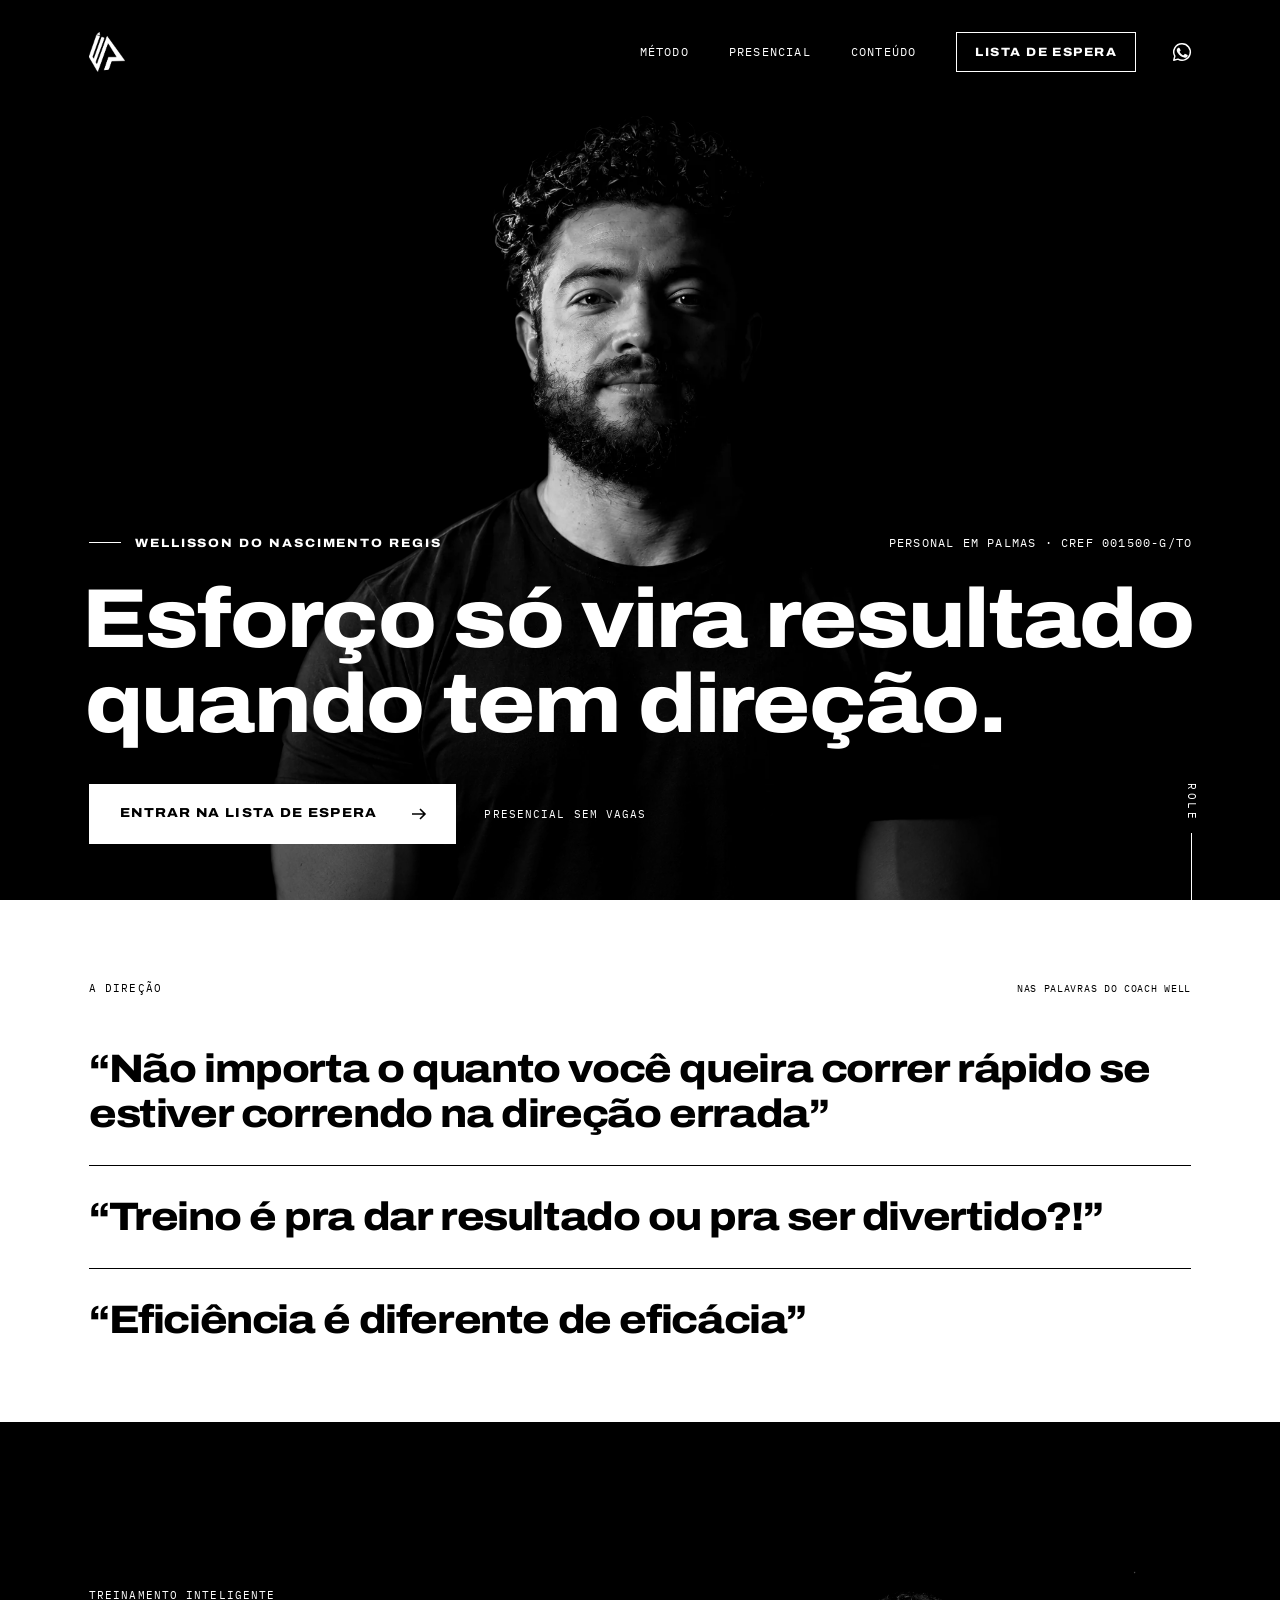
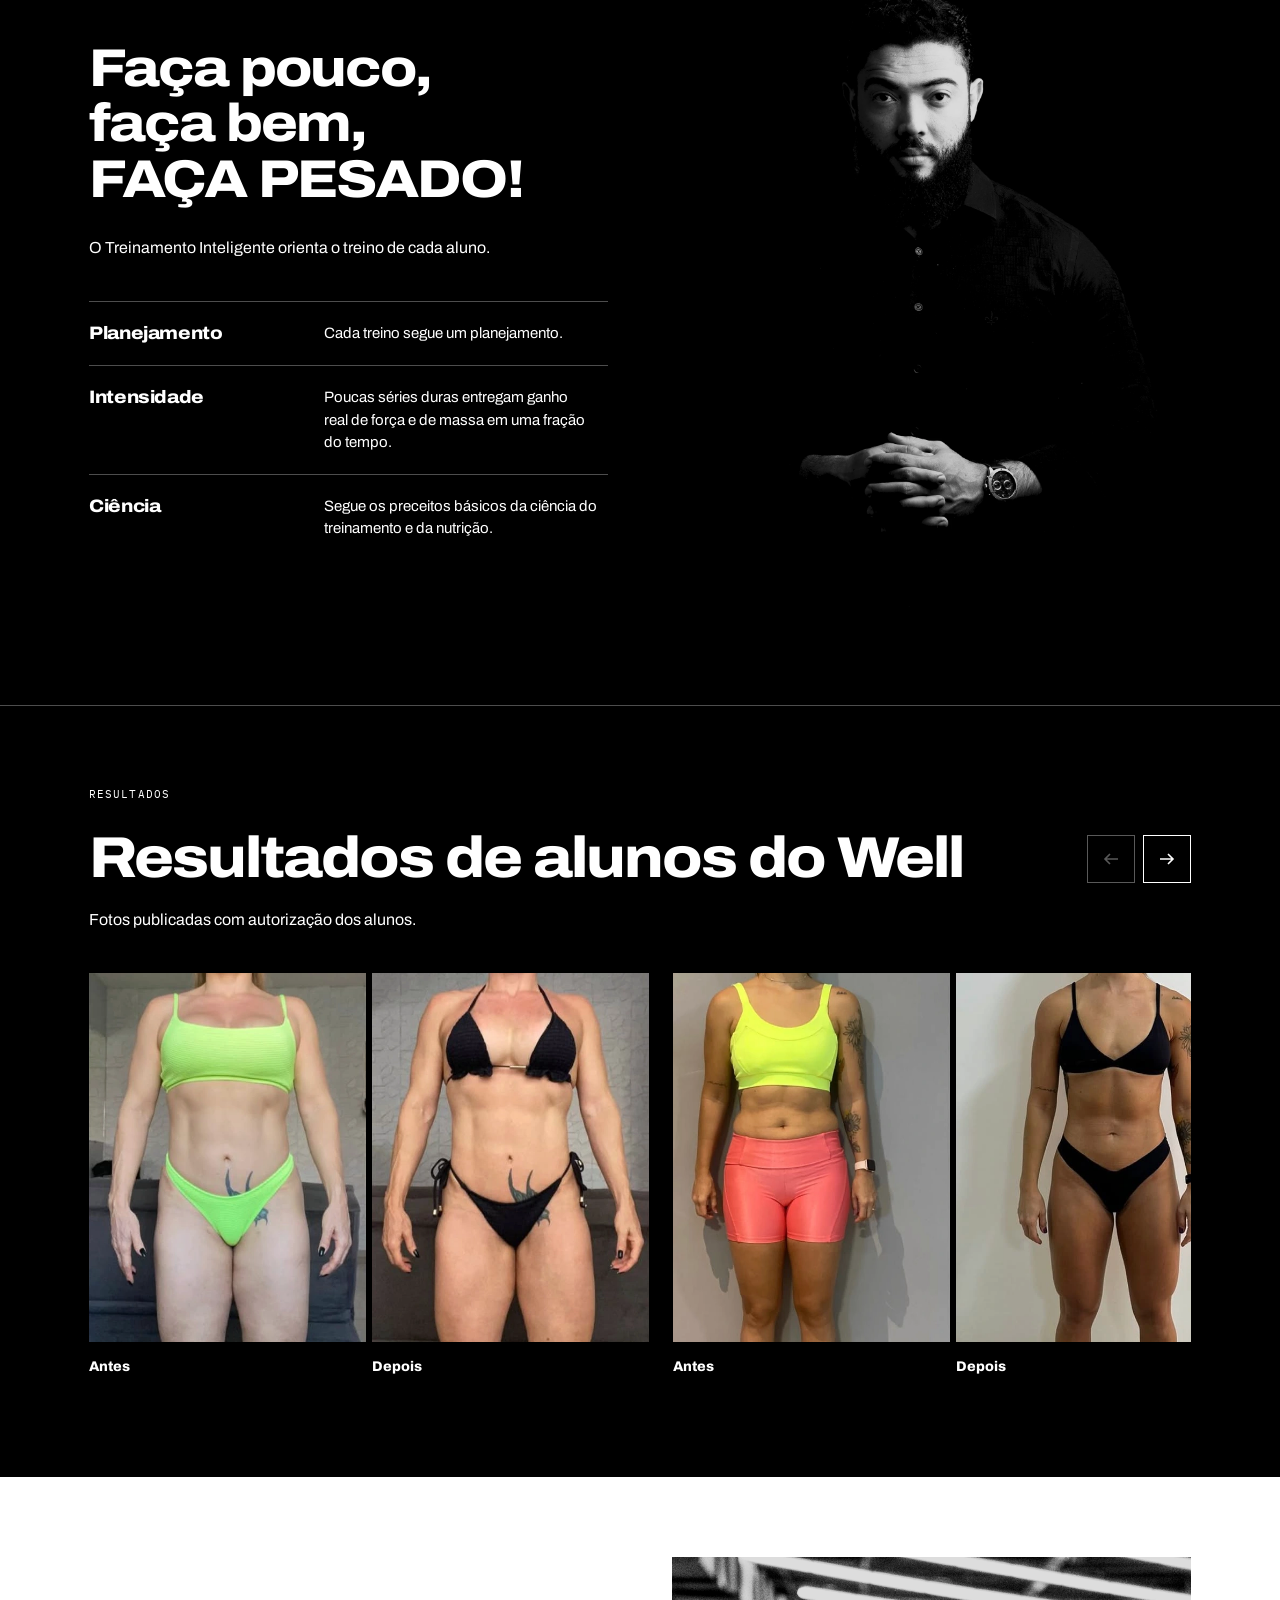
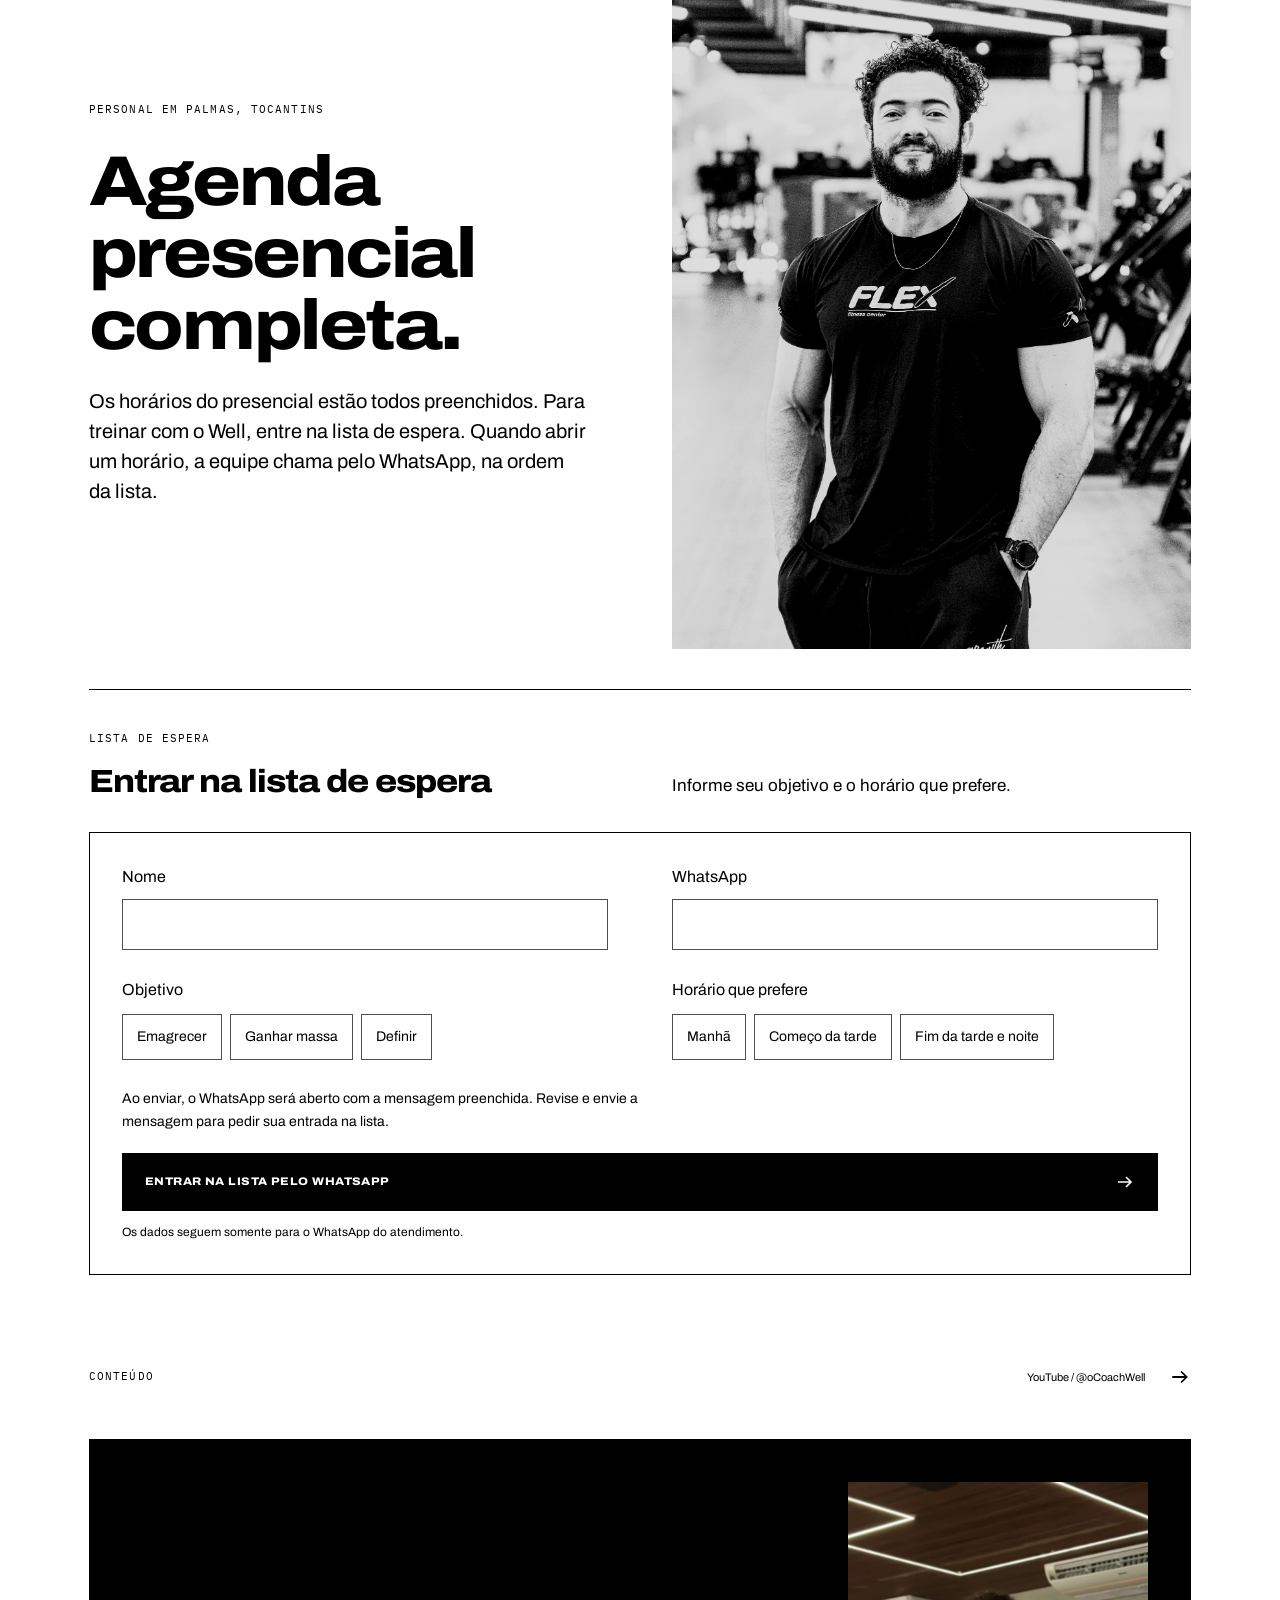
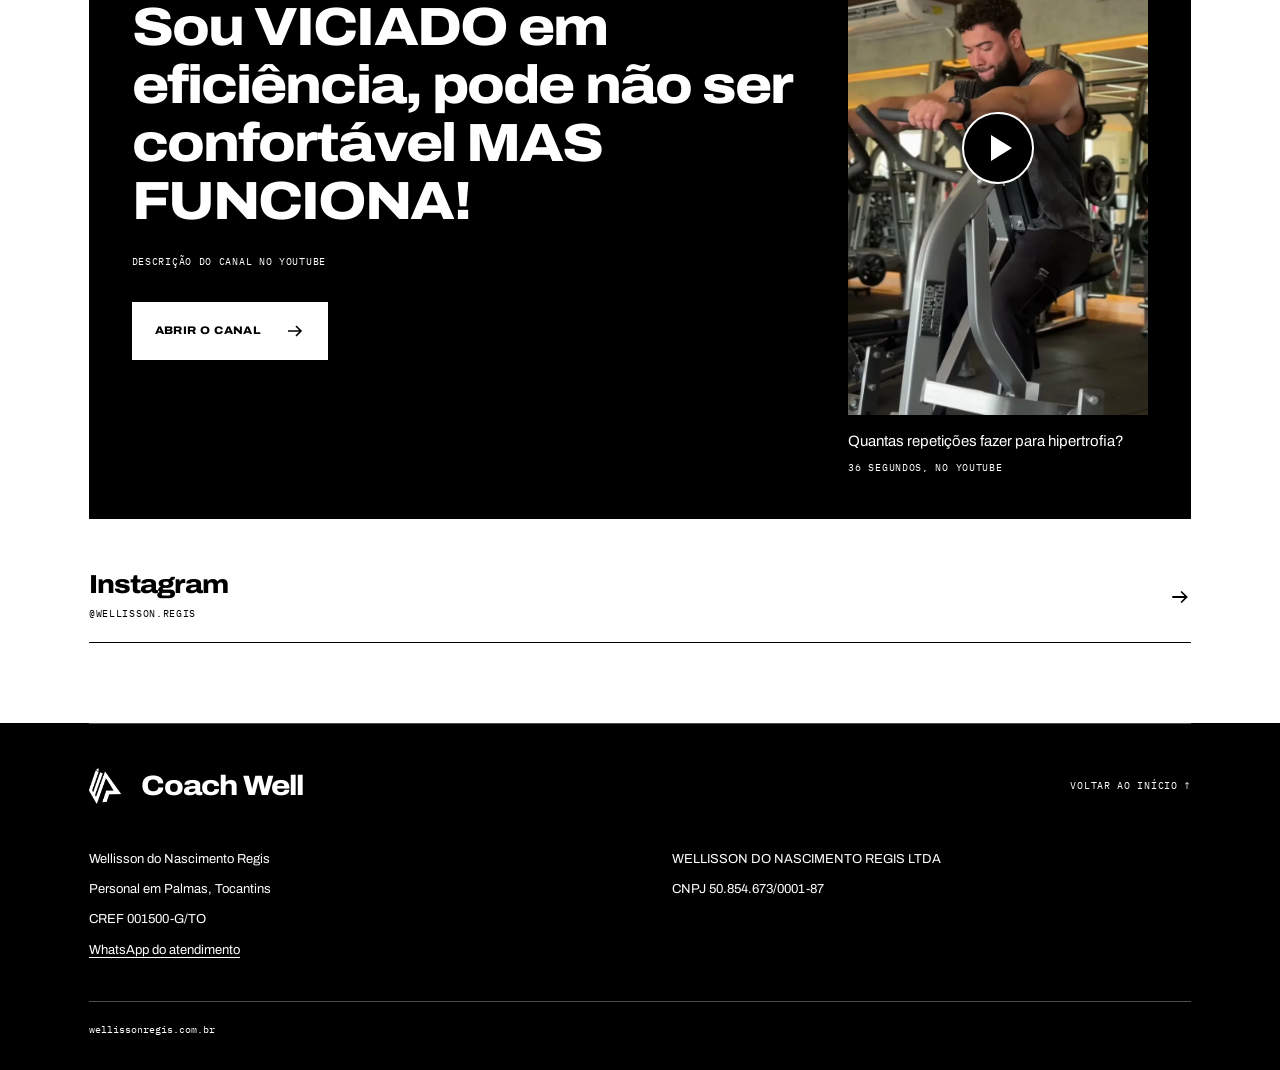
==== commit 463d5f0d: "Adiciona o vídeo do canal na seção Conteúdo Co-Authored-By: Claude Opus 5.5 <noreply@anthropic.com>" ====
--- a/index.html
+++ b/index.html
@@ -31,7 +31,8 @@
     var h = document.documentElement, ok = function () { h.classList.add('fontes'); };
     if (document.fonts && document.fonts.load) document.fonts.load('800 100px Archivo').then(ok, ok);
     setTimeout(ok, 3000);
-  })();</script>
+  })();
+</script>
 <script type="application/ld+json">
 {"@context":"https://schema.org","@type":"Person","name":"Wellisson do Nascimento Regis","alternateName":"Coach Well","jobTitle":"Personal trainer","url":"https://wellissonregis.com.br/",
  "address":{"@type":"PostalAddress","addressLocality":"Palmas","addressRegion":"TO","addressCountry":"BR"},
@@ -174,8 +175,16 @@
     <div class="conteudo-cabecalho"><p class="rotulo">Conteúdo</p><a class="link-texto" href="https://www.youtube.com/@oCoachWell">YouTube / @oCoachWell <svg viewBox="0 0 20 20" aria-hidden="true"><path d="M3 10h13M11 5l5 5-5 5" fill="none" stroke="currentColor" stroke-width="1.6"/></svg></a></div>
     <div class="conteudo-cartao">
       <div class="conteudo-voz"><h2 id="t-conteudo">Sou VICIADO em eficiência, pode não ser confortável MAS FUNCIONA!</h2><p class="sub">Descrição do canal no YouTube</p><a class="botao" href="https://www.youtube.com/@oCoachWell"><span>Abrir o canal</span><svg viewBox="0 0 20 20" aria-hidden="true"><path d="M3 10h13M11 5l5 5-5 5" fill="none" stroke="currentColor" stroke-width="1.6"/></svg></a></div>
-    </div>
-    <div id="video-recente" hidden></div>
+      <figure class="conteudo-video">
+        <div class="video-quadro">
+          <a class="video-capa" href="https://www.youtube.com/shorts/aQmbAHvtL3c" aria-label="Reproduzir o vídeo: Quantas repetições fazer para hipertrofia?">
+            <img src="img/video-repeticoes.webp" width="720" height="1280" loading="lazy" alt="Wellisson Regis treinando em um aparelho na academia">
+            <span class="video-play" aria-hidden="true"><svg viewBox="0 0 72 72"><circle cx="36" cy="36" r="35" fill="#000000" stroke="#FFFFFF" stroke-width="2"/><path d="M29 23 50 36 29 49Z" fill="#FFFFFF"/></svg></span>
+          </a>
+        </div>
+        <figcaption><p class="video-titulo">Quantas repetições fazer para hipertrofia?</p><p class="sub">36 segundos, no YouTube</p></figcaption>
+      </figure>
+    </div>
     <nav class="redes" aria-label="Redes do Coach Well"><a href="https://www.instagram.com/wellisson.regis/"><span>Instagram</span><span class="sub">@wellisson.regis</span><svg viewBox="0 0 20 20" aria-hidden="true"><path d="M3 10h13M11 5l5 5-5 5" fill="none" stroke="currentColor" stroke-width="1.6"/></svg></a></nav>
   </section>
 
--- a/secoes.css
+++ b/secoes.css
@@ -1,4 +1,3 @@
-
 .secao,.rodape { --margem:clamp(24px,6.95vw,140px); --espaco:clamp(64px,7.4vw,128px); --gap:clamp(32px,5vw,88px); --texto:clamp(16px,1.25vw,20px); }
 .secao { position:relative; padding:var(--espaco) var(--margem); }
 .clara { background:#FFFFFF; color:#000000; }
@@ -18,12 +17,9 @@
 .clara .botao:hover { color:#000000; background:#FFFFFF; }
 .clara .botao:focus-visible { outline-color:#000000; }
 .secao [hidden],.rodape [hidden],[hidden] { display:none !important; }
-
 .topo .zap[href="#whatsapp"] { visibility:hidden; pointer-events:none; }
-
 .abertura .acao { min-height:calc(var(--bt) + var(--mic, 0px)); }
 .abertura .micro-celular { display:none; }
-
 @media (max-width:599px) and (orientation:portrait) {
  :root { --m:clamp(18px,calc((100vw - 324px)/2),24px); --f:min(48px,calc((100vw - 2 * var(--m))/7.30)); }
  .abertura { height:auto; min-height:0; padding:96px var(--m) 32px; }
@@ -121,13 +117,28 @@
 .conteudo-cabecalho { display:flex; justify-content:space-between; gap:24px; align-items:center; margin-bottom:40px; }
 .link-texto { display:inline-flex; gap:24px; align-items:center; min-height:44px; font-size:11px; }
 .link-texto svg { width:22px; height:22px; }
-.conteudo-cartao { background:#000000; color:#FFFFFF; }
-.conteudo-voz { padding:clamp(32px,5.55vw,80px); }
-.conteudo h2 { font-size:clamp(36px,5.2vw,88px); line-height:1.08; max-width:19em; text-wrap:pretty; }
+.conteudo-cartao { display:grid; grid-template-columns:minmax(0,1fr) 300px; align-items:center; gap:clamp(32px,3.333333vw,48px); padding:clamp(24px,3.333333vw,48px); background:#000000; color:#FFFFFF; }
+.conteudo-voz { min-width:0; }
+.conteudo h2 { font-size:clamp(36px,4.2vw,64px); line-height:1.08; max-width:none; text-wrap:pretty; word-break:normal; overflow-wrap:normal; hyphens:none; }
 .conteudo-voz .sub { margin:24px 0 32px; }
 .conteudo-cartao .botao { background:#FFFFFF; color:#000000; border-color:#FFFFFF; }
 .conteudo-cartao .botao:hover { background:#000000; color:#FFFFFF; }
 .conteudo-cartao .botao:focus-visible { outline-color:#FFFFFF; }
+.conteudo-video { margin:0; width:300px; max-width:100%; justify-self:center; }
+.video-quadro { position:relative; width:100%; aspect-ratio:9/16; background:#000000; }
+.video-capa { position:absolute; inset:0; display:block; min-width:44px; min-height:44px; }
+.video-capa img { display:block; width:100%; height:100%; }
+.video-play { position:absolute; top:50%; left:50%; translate:-50% -50%; display:block; width:72px; height:72px; }
+.video-play svg { width:100%; height:100%; }
+.video-quadro iframe { position:absolute; inset:0; display:block; width:100%; height:100%; border:0; }
+.video-capa:focus-visible,.video-quadro iframe:focus-visible { outline:2px solid #FFFFFF; outline-offset:5px; }
+.conteudo-video figcaption { margin-top:16px; }
+.conteudo-video .video-titulo { font-size:15px; line-height:1.4; }
+.conteudo-video .sub { margin-top:8px; }
+@media (max-width:1100px), (max-aspect-ratio:1/1) {
+ .conteudo-cartao { grid-template-columns:minmax(0,1fr); gap:28px; padding:32px; }
+ .conteudo-video { width:min(100%,300px,34.875svh); }
+}
 .redes { padding-top:32px; }
 .redes a { display:grid; grid-template-columns:1fr auto; gap:8px 20px; align-items:center; padding:20px 0; border-bottom:1px solid #000000; }
 .redes a>span:first-child { font-size:26px; }
@@ -149,7 +160,6 @@
  .metodo h2 { font-size:clamp(34px,4vw,48px); }
  .presencial-abertura { grid-template-columns:minmax(0,1fr); gap:32px; }
  #foto-presencial { width:100%; max-width:600px; justify-self:center; }
- .conteudo-voz { padding:32px; }
 }
 @media (max-width:700px) {
  .secao,.rodape { --margem:24px; --espaco:64px; --gap:32px; --texto:17px; }
@@ -181,8 +191,10 @@
  .conteudo { padding-top:28px; padding-bottom:56px; }
  .conteudo-cabecalho { display:block; margin-bottom:28px; }
  .conteudo-cabecalho .link-texto { margin-top:16px; }
- .conteudo-voz { padding:28px; }
- .conteudo h2 { font-size:clamp(30px,8.8vw,54px); }
+ .conteudo-cartao { padding:28px; gap:24px; }
+ .conteudo h2 { font-size:clamp(28px,7.7vw,44px); }
+ .conteudo-voz .sub { margin:16px 0 20px; }
+ .conteudo-video { width:min(100%,216px,27svh); }
  .conteudo-voz .botao { width:100%; }
  .redes a>span:first-child { font-size:24px; }
  .rodape { padding-top:40px; }
@@ -197,10 +209,8 @@
  .principios>div { grid-template-columns:1fr; gap:10px; }
  .secao .botao { font-size:10px; padding:16px; gap:14px; }
  .presencial h2 { font-size:34px; }
- .conteudo-voz { padding:24px; }
- .conteudo h2 { font-size:30px; }
-}
-
+ .conteudo-cartao { padding:24px; }
+}
 @media (max-aspect-ratio:1/1) {
  html.menu-aberto .topo .marca,html.menu-aberto .topo .zap,html.menu-aberto .abrir-menu { position:relative; z-index:2; }
  html.menu-aberto .menu { display:flex; position:fixed; inset:0; z-index:1; flex-direction:column; justify-content:center; gap:4px; padding:96px var(--m) 48px; background:#000000; margin:0; }
@@ -214,6 +224,7 @@
  .secao *,.rodape * { animation:none !important; transition:none !important; }
 }
 
+
 #links-politicas a,#whatsapp-atendimento,#email-profissional { min-height:44px; align-items:center; }
 
 @media (max-aspect-ratio: 1/1) and (min-width: 600px) and (max-width: 799px) {
